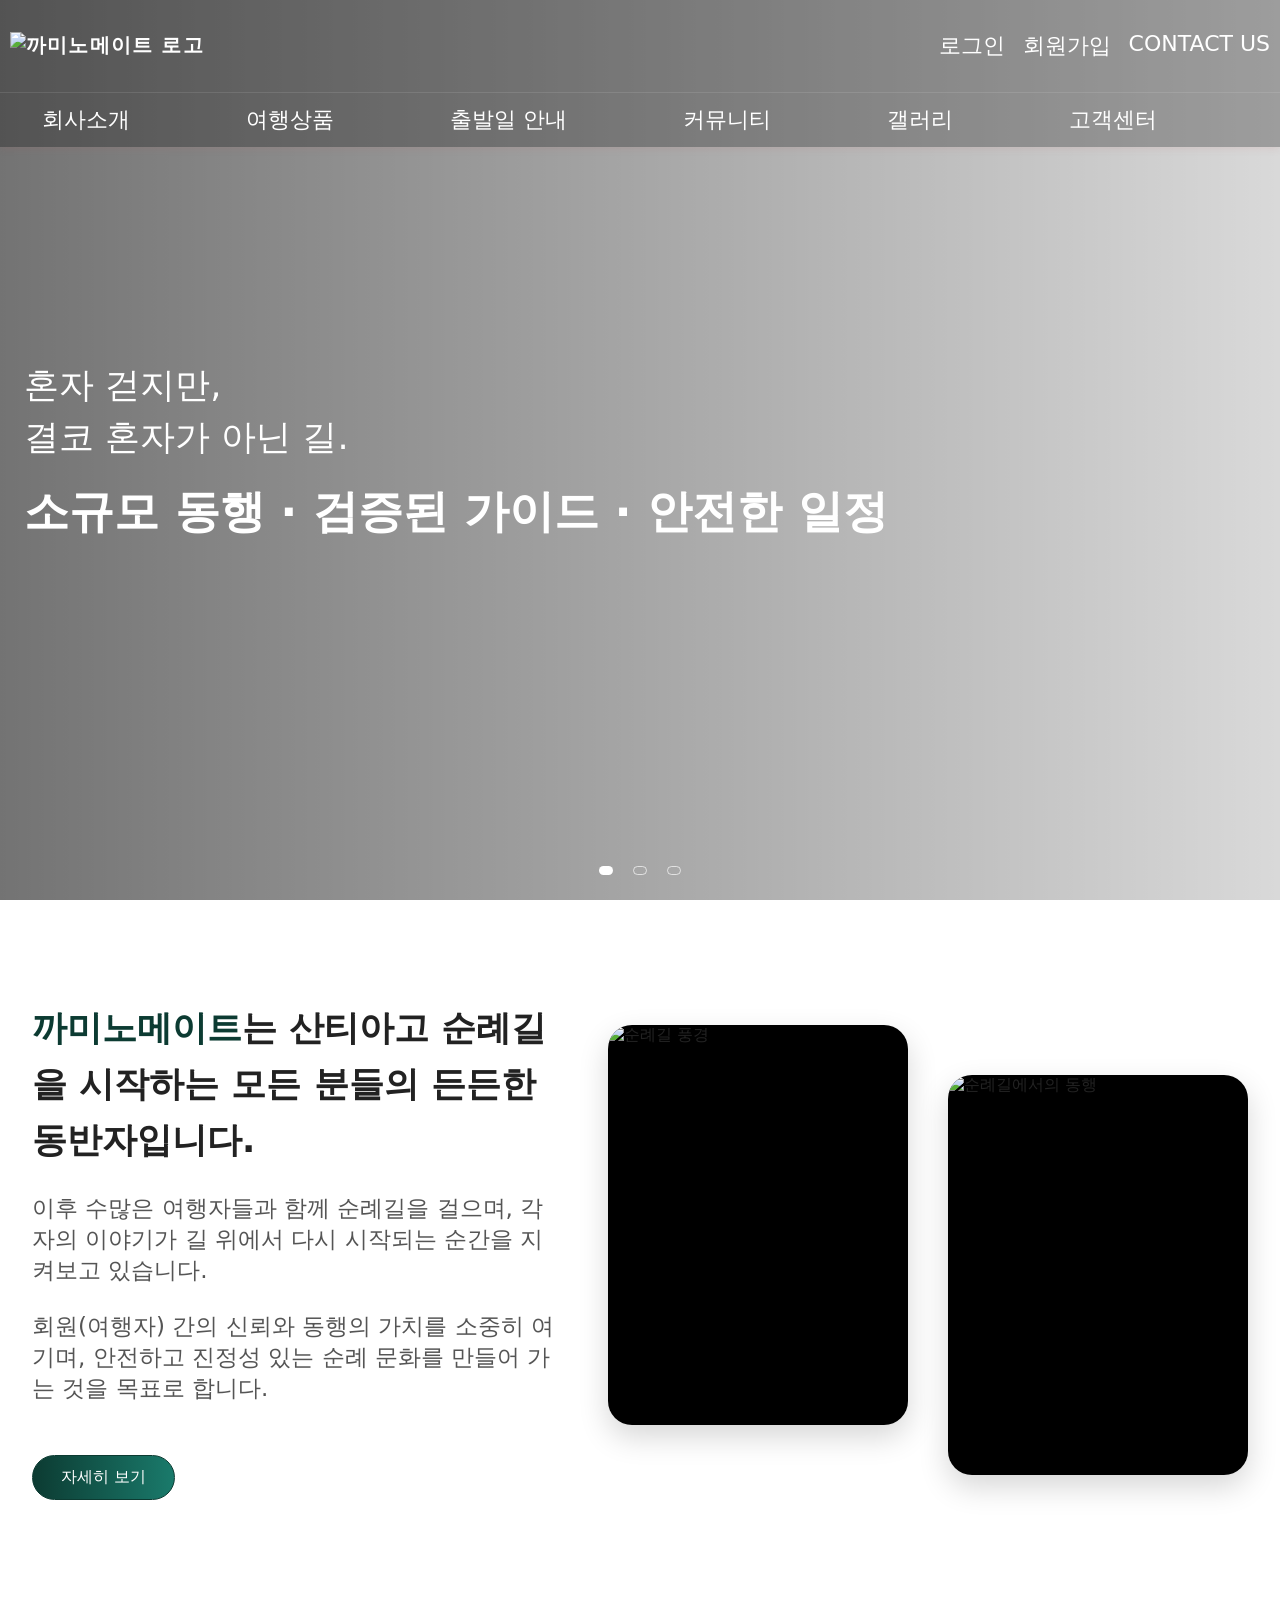
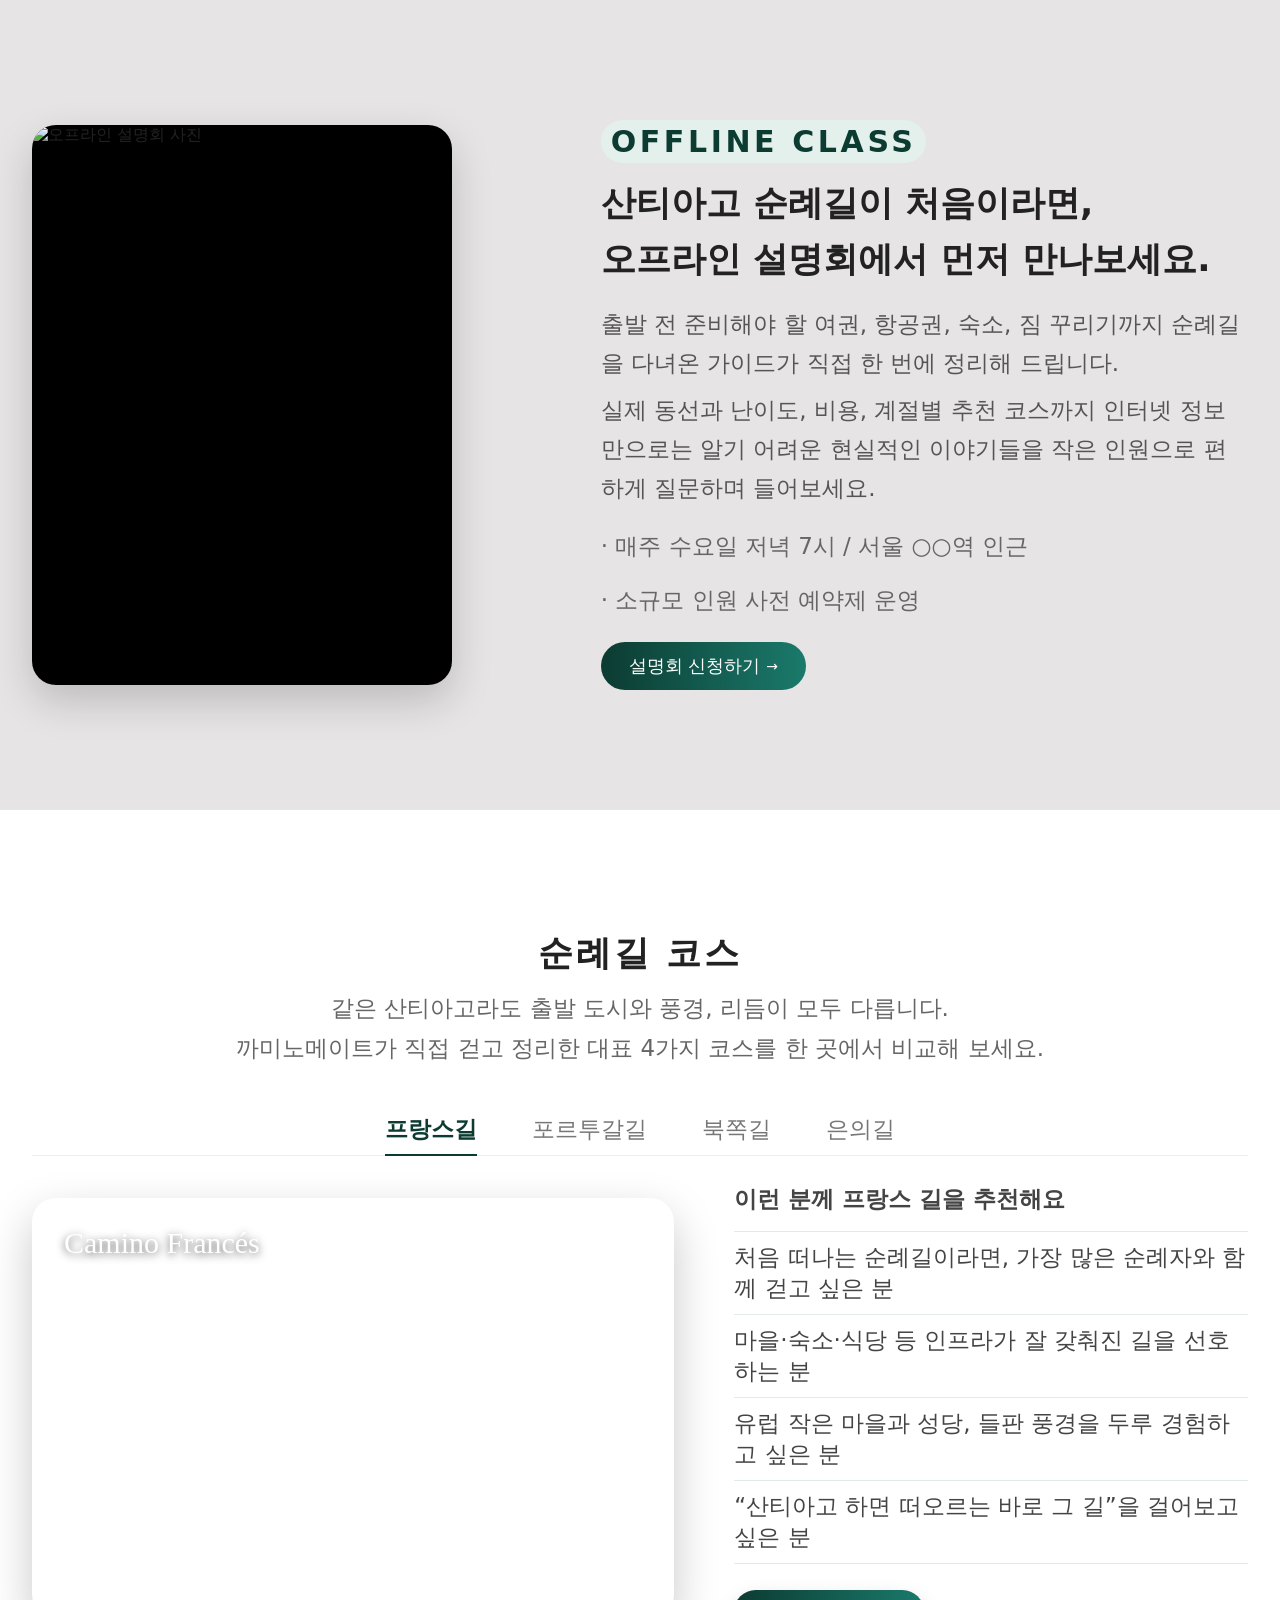
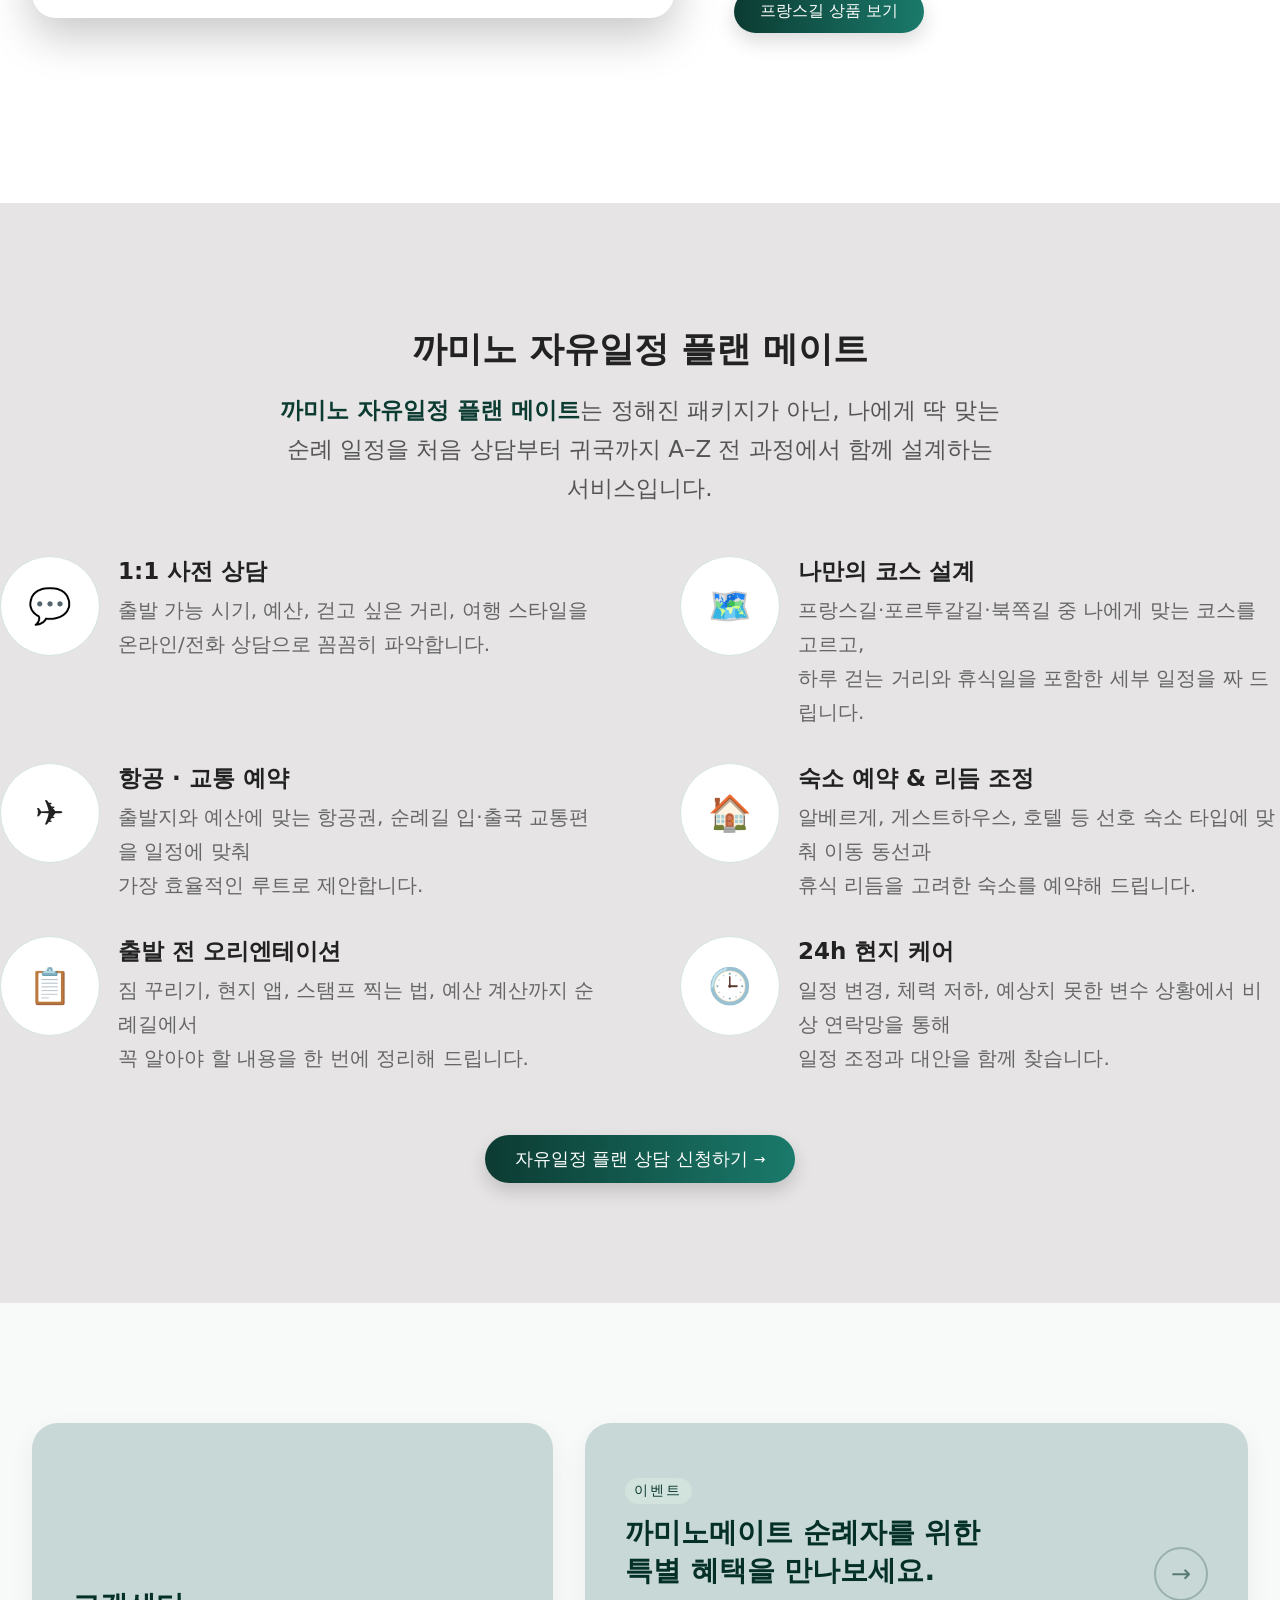
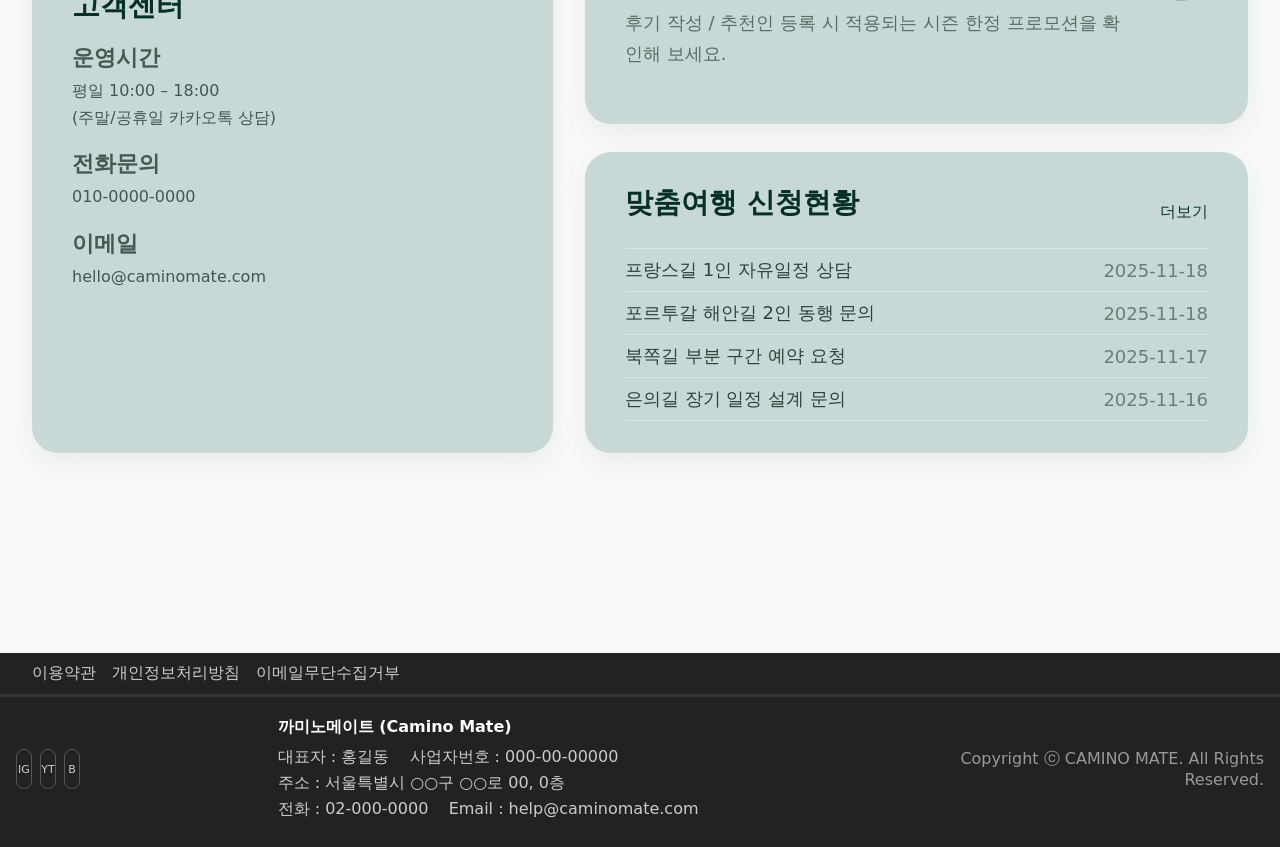
==== index.html @ eed93c48 "Add files via upload" ====
<!DOCTYPE html>
<html lang="ko">
<head>
  <meta charset="UTF-8" />
  <meta name="viewport" content="width=device-width, initial-scale=1.0" />
  <title>까미노메이트 - 산티아고 순례길 전문 여행사</title>

  <!-- 나중에 파비콘, OG 태그 등은 필요하면 추가 -->
  <link rel="stylesheet" href="style.css" />
</head>
<body>
<div id="wrap">
  <!-- HEADER -->
  <header id="header">
    <div class="h-top">
     <h1 class="logo">
  <a href="#">
    <img src="images/logo2.png" alt="까미노메이트 로고">
  </a>
</h1>


      
      <div class="header-right">
        <ul class="link-box">
          <li><a href="#">로그인</a></li>
          <li><a href="#">회원가입</a></li>
          <li><a href="#">CONTACT US</a></li>
        </ul>

       
        <button class="all-menu-btn" type="button">☰</button>
      </div>
    </div>

    <nav class="gnb">
      <ul class="gnb-list">
        <li class="gnb-item">
          <a href="#">회사소개</a>
          <ul class="sub-menu">
            <li><a href="#">대표 인사말</a></li>
            <li><a href="#">브랜드 스토리</a></li>
            <li><a href="#">가이드 소개</a></li>
            <li><a href="#">연혁</a></li>
          </ul>
        </li>
        <li class="gnb-item">
          <a href="#">여행상품</a>
          <ul class="sub-menu">
            <li><a href="#">산티아고 프랑스길</a></li>
            <li><a href="#">포르투갈길</a></li>
            <li><a href="#">1주일 단기 코스</a></li>
            <li><a href="#">맞춤 기획 여행</a></li>
          </ul>
        </li>
        <li class="gnb-item">
          <a href="#">출발일 안내</a>
          <ul class="sub-menu">
            <li><a href="#">전체 출발일</a></li>
            <li><a href="#">성수기 일정</a></li>
            <li><a href="#">소그룹 출발</a></li>
          </ul>
        </li>
        <li class="gnb-item">
          <a href="#">커뮤니티</a>
          <ul class="sub-menu">
            <li><a href="#">여행후기</a></li>
            <li><a href="#">Q&A</a></li>
            <li><a href="#">공지사항</a></li>
          </ul>
        </li>
        <li class="gnb-item">
          <a href="#">갤러리</a>
          <ul class="sub-menu">
            <li><a href="#">사진</a></li>
            <li><a href="#">영상</a></li>
          </ul>
        </li>
        <li class="gnb-item">
          <a href="#">고객센터</a>
          <ul class="sub-menu">
            <li><a href="#">자주 묻는 질문</a></li>
            <li><a href="#">1:1 문의</a></li>
          </ul>
        </li>
      </ul>
    </nav>
  </header>

  <!-- MAIN CONTENT -->
  <main id="content">

   <!-- 메인 비주얼 (슬라이드) -->
<section class="main-visual">
  <div class="slide-container">

    <!-- 슬라이드 1 -->
    <div class="slide active" style="background-image:url('images/slide3.png');">
      <div class="slide-text">
         <p>혼자 걷지만,</p>
        <p>결코 혼자가 아닌 길.</p>
        <div class="slide-strong">
          소규모 동행 · 검증된 가이드 · 안전한 일정
        </div>
      </div>
    </div>

    <!-- 슬라이드 2 -->
    <div class="slide" style="background-image:url('images/slide4.png');">
      <div class="slide-text">
        <p>혼자 떠나도,</p>
        <p>결코 혼자가 되지 않도록.</p>
        <div class="slide-strong">
          까미노메이트가 함께 걷습니다
        </div>
      </div>
    </div>

    <!-- 슬라이드 3 -->
    <div class="slide" style="background-image:url('images/slide5.png');">
      <div class="slide-text">
        <p>일상에서 한 걸음 물러나,</p>
        <p>온전히 나에게 집중하는 시간.</p>
        <div class="slide-strong">
          당신의 인생 여정을 지금 예약하세요.
        </div>
      </div>
    </div>

    <!-- 슬라이드 인디케이터 (아래 점) -->
    <div class="slide-dots">
      <button class="dot active" data-index="0"></button>
      <button class="dot" data-index="1"></button>
      <button class="dot" data-index="2"></button>
    </div>
  </div>
</section>


    <!-- 시도지부 소개 → 우리식으로 '코스 소개' 영역 -->
    <section class="section about-section">
  <div class="container">
    <ul class="about-list">
      <!-- 왼쪽 텍스트 영역 -->
      <li class="about-text">
        <strong>
          <span class="highlight">까미노메이트</span>는
          산티아고 순례길을 시작하는 모든 분들의
          든든한 동반자입니다.
        </strong>
        <p>
          이후 수많은 여행자들과 함께 순례길을 걸으며,  
          각자의 이야기가 길 위에서 다시 시작되는 순간을 지켜보고 있습니다.
        </p>
        <p class="mt-15">
          회원(여행자) 간의 신뢰와 동행의 가치를 소중히 여기며,  
          안전하고 진정성 있는 순례 문화를 만들어 가는 것을 목표로 합니다.
        </p>
        <a href="#" class="btn-more">자세히 보기</a>
      </li>

      <!-- 오른쪽 이미지 2장 영역 -->
      <li class="about-images">
        <div class="about-img about-img-1">
          <img src="images/about-1.png" alt="순례길 풍경" />
        </div>
        <div class="about-img about-img-2">
          <img src="images/about-2.png" alt="순례길에서의 동행" />
        </div>
      </li>
    </ul>
  </div>
</section>
<!-- 오프라인 설명회 섹션 -->
<section class="section offline-section">
  <div class="container">
    <ul class="offline-list">
      <!-- 왼쪽 이미지 -->
      <li class="offline-image">
        <div class="offline-img-card">
          <img src="images/about-3.png" alt="오프라인 설명회 사진">
        </div>
      </li>

      <!-- 오른쪽 텍스트 -->
      <li class="offline-text">
        <span class="offline-badge">OFFLINE CLASS</span>
        <h2 class="offline-title">
          산티아고 순례길이 처음이라면,<br>
          오프라인 설명회에서 먼저 만나보세요.
        </h2>
        <p class="offline-desc">
          출발 전 준비해야 할 여권, 항공권, 숙소, 짐 꾸리기까지  
          순례길을 다녀온 가이드가 직접 한 번에 정리해 드립니다.
        </p>
        <p class="offline-desc">
          실제 동선과 난이도, 비용, 계절별 추천 코스까지  
          인터넷 정보만으로는 알기 어려운 현실적인 이야기들을  
          작은 인원으로 편하게 질문하며 들어보세요.
        </p>

        <div class="offline-meta">
          <p>· 매주 수요일 저녁 7시 / 서울 ○○역 인근</p>
          <p>· 소규모 인원 사전 예약제 운영</p>
        </div>

        <a href="#" class="btn-apply">설명회 신청하기</a>
      </li>
    </ul>
  </div>
</section>

<!-- 순례길 코스 한눈에 보기 섹션 -->
<section class="section route-section">
  <div class="container">
    <!-- 섹션 제목 -->
    <div class="route-head">
      <h2 class="route-title">순례길 코스</h2>
      <p class="route-subtitle">
        같은 산티아고라도 출발 도시와 풍경, 리듬이 모두 다릅니다. <br>
        까미노메이트가 직접 걷고 정리한 대표 4가지 코스를 한 곳에서 비교해 보세요.
      </p>
    </div>

    <!-- 탭 -->
    <ul class="route-tabs">
      <li class="route-tab active" data-target="frances">프랑스길</li>
      <li class="route-tab" data-target="portuguese">포르투갈길</li>
      <li class="route-tab" data-target="norte">북쪽길</li>
      <li class="route-tab" data-target="via-plata">은의길</li>
    </ul>

    <!-- 콘텐츠 영역 -->
    <div class="route-content">

      <!-- 프랑스길 패널 -->
      <div class="route-panel active" data-target="frances">
        <!-- 왼쪽: 이미지 -->
        <div class="route-visual">
          <div class="route-main-img" style="background-image:url('images/f-main.png');">
            <div class="route-main-label">Camino Francés</div>
              
          </div>
        </div>

        <!-- 오른쪽: 텍스트 -->
        <div class="route-text">
          <h3 class="route-course-name">이런 분께 프랑스 길을 추천해요</h3>
          <ul class="route-feature-list">
            <li>처음 떠나는 순례길이라면, 가장 많은 순례자와 함께 걷고 싶은 분</li>
            <li>마을·숙소·식당 등 인프라가 잘 갖춰진 길을 선호하는 분</li>
            <li>유럽 작은 마을과 성당, 들판 풍경을 두루 경험하고 싶은 분</li>
            <li>“산티아고 하면 떠오르는 바로 그 길”을 걸어보고 싶은 분</li>
          </ul>
          <a href="#" class="route-cta">프랑스길 상품 보기</a>
        </div>
      </div>

      <!-- 포르투갈길 패널 -->
      <div class="route-panel" data-target="portuguese">
        <div class="route-visual">
          <div class="route-main-img" style="background-image:url('images/p-main.png');">
            <div class="route-main-label">Camino Portugués</div>

            <div class="route-thumb-row">
              <div class="route-thumb-card">
                
              </div>
            </div>
          </div>
        </div>

        <div class="route-text">
          <h3 class="route-course-name">이런 분께 포르투갈 길을 추천해요</h3>
          <ul class="route-feature-list">
            <li>리스본·포르투 등 도시 감성과 순례길을 함께 느끼고 싶은 분</li>
            <li>바닷길·내륙길 중 내 스타일에 맞는 루트를 고르고 싶은 분</li>
            <li>전체 거리는 부담스럽지만, 핵심 구간 위주로 걷고 싶은 분</li>
            <li>와인, 해산물 등 미식의 즐거움도 놓치고 싶지 않은 분</li>
          </ul>
          <a href="#" class="route-cta">포르투갈길 상품 보기</a>
        </div>
      </div>

      <!-- 북쪽길 패널 -->
      <div class="route-panel" data-target="norte">
        <div class="route-visual">
          <div class="route-main-img" style="background-image:url('images/m-main.png');">
            <div class="route-main-label">Camino del Norte</div>

            <div class="route-thumb-row">
              <div class="route-thumb-card">
                
              </div>
            </div>
          </div>
        </div>

        <div class="route-text">
          <h3 class="route-course-name">이런 분께 북쪽 길을 추천해요</h3>
          <ul class="route-feature-list">
            <li>사람이 붐비지 않는, 비교적 한적한 루트를 찾는 분</li>
            <li>바다·절벽·초원이 이어지는 다이내믹한 풍경을 좋아하는 분</li>
            <li>조금은 도전적인 고도 변화도 괜찮다고 느끼는 분</li>
            <li>“조금 더 야성적인 순례길”을 경험해 보고 싶은 분</li>
          </ul>
          <a href="#" class="route-cta">북쪽길 상품 보기</a>
        </div>
      </div>

      <!-- 은의길 패널 -->
      <div class="route-panel" data-target="via-plata">
        <div class="route-visual">
          <div class="route-main-img" style="background-image:url('images/e-main.png');">
            <div class="route-main-label">Vía de la Plata</div>

            <div class="route-thumb-row">
              <div class="route-thumb-card">
                
              </div>
            </div>
          </div>
        </div>

        <div class="route-text">
          <h3 class="route-course-name">이런 분께 은의 길을 추천해요</h3>
          <ul class="route-feature-list">
            <li>조용하게 나만의 속도로 걷는 깊이 있는 순례를 꿈꾸는 분</li>
            <li>세비야를 시작으로 다양한 기후와 풍경을 경험해 보고 싶은 분</li>
            <li>역사와 이야기가 담긴 오래된 길에 끌리는 분</li>
            <li>여유 있게 긴 일정으로 길 위의 시간을 보내고 싶은 분</li>
          </ul>
          <a href="#" class="route-cta">은의길 상품 보기</a>
        </div>
      </div>

    </div>
  </div>
</section>

<!-- 까미노 자유일정 플랜 메이트 섹션 -->
<section class="section service-section">
  <div class="container">

    <div class="service-head">
      <h2 class="service-title">
        까미노 자유일정 플랜 메이트
      </h2>
      <p class="service-subtitle">
        <strong>까미노 자유일정 플랜 메이트</strong>는  
        정해진 패키지가 아닌, 나에게 딱 맞는 순례 일정을  
        처음 상담부터 귀국까지 A–Z 전 과정에서 함께 설계하는 서비스입니다.
      </p>
    </div>

    <ul class="service-grid">
      <!-- 1:1 사전 상담 -->
      <li class="service-item">
        <div class="service-icon">
          <!-- 아이콘 이미지를 쓰고 싶으면 아래 img src만 바꿔서 사용 -->
          <!-- <img src="images/icon-consult.svg" alt="사전 상담 아이콘"> -->
          <span class="service-icon-symbol">💬</span>
        </div>
        <div class="service-text">
          <h3>1:1 사전 상담</h3>
          <p>
            출발 가능 시기, 예산, 걷고 싶은 거리, 여행 스타일을<br>  
            온라인/전화 상담으로 꼼꼼히 파악합니다.
          </p>
        </div>
      </li>

      <!-- 나만의 코스 설계 -->
      <li class="service-item">
        <div class="service-icon">
          <!-- <img src="images/icon-plan.svg" alt="코스 설계 아이콘"> -->
          <span class="service-icon-symbol">🗺️</span>
        </div>
        <div class="service-text">
          <h3>나만의 코스 설계</h3>
          <p>
            프랑스길·포르투갈길·북쪽길 중 나에게 맞는 코스를 고르고,  <br>
            하루 걷는 거리와 휴식일을 포함한 세부 일정을 짜 드립니다.
          </p>
        </div>
      </li>

      <!-- 항공/교통 예약 -->
      <li class="service-item">
        <div class="service-icon">
          <!-- <img src="images/icon-flight.svg" alt="항공/교통 아이콘"> -->
          <span class="service-icon-symbol">✈️</span>
        </div>
        <div class="service-text">
          <h3>항공 · 교통 예약</h3>
          <p>
            출발지와 예산에 맞는 항공권, 순례길 입·출국 교통편을  
            일정에 맞춰 <br> 가장 효율적인 루트로 제안합니다.
          </p>
        </div>
      </li>

      <!-- 숙소 예약 -->
      <li class="service-item">
        <div class="service-icon">
          <!-- <img src="images/icon-hotel.svg" alt="숙소 아이콘"> -->
          <span class="service-icon-symbol">🏠</span>
        </div>
        <div class="service-text">
          <h3>숙소 예약 & 리듬 조정</h3>
          <p>
            알베르게, 게스트하우스, 호텔 등 선호 숙소 타입에 맞춰  
            이동 동선과<br> 휴식 리듬을 고려한 숙소를 예약해 드립니다.
          </p>
        </div>
      </li>

      <!-- 출발 전 오리엔테이션 -->
      <li class="service-item">
        <div class="service-icon">
          <!-- <img src="images/icon-briefing.svg" alt="오리엔테이션 아이콘"> -->
          <span class="service-icon-symbol">📋</span>
        </div>
        <div class="service-text">
          <h3>출발 전 오리엔테이션</h3>
          <p>
            짐 꾸리기, 현지 앱, 스탬프 찍는 법, 예산 계산까지  
            순례길에서<br> 꼭 알아야 할 내용을 한 번에 정리해 드립니다.
          </p>
        </div>
      </li>

      <!-- 24h 현지 케어 -->
      <li class="service-item">
        <div class="service-icon">
          <!-- <img src="images/icon-support.svg" alt="24h 케어 아이콘"> -->
          <span class="service-icon-symbol">🕒</span>
        </div>
        <div class="service-text">
          <h3>24h 현지 케어</h3>
          <p>
            일정 변경, 체력 저하, 예상치 못한 변수 상황에서  
            비상 연락망을 통해<br> 일정 조정과 대안을 함께 찾습니다.
          </p>
        </div>
      </li>
    </ul>
    <div class="service-cta-wrap">
      <a href="#" class="btn-apply">자유일정 플랜 상담 신청하기</a>
    </div>
  </div>
</section>

 <!-- 맨 아래 고객센터 · 이벤트 · 맞춤여행 신청현황 섹션 -->
<section class="section bottom-info-section">
  <div class="container">
    <div class="bottom-grid">

      <!-- 왼쪽 : 고객센터 카드 -->
      <div class="bottom-card bottom-card-center">
        <h3 class="bottom-card-title">고객센터</h3>

        <div class="bottom-card-block">
          <span class="bottom-label">운영시간</span>
          <p class="bottom-text">
            평일 10:00 – 18:00<br>
            (주말/공휴일 카카오톡 상담)
          </p>
        </div>

        <div class="bottom-card-block">
          <span class="bottom-label">전화문의</span>
          <p class="bottom-text">
            010-0000-0000
          </p>
        </div>

        <div class="bottom-card-block">
          <span class="bottom-label">이메일</span>
          <p class="bottom-text">
            hello@caminomate.com
          </p>
        </div>
      </div>

      <!-- 오른쪽 상단 : 이벤트 카드 -->
      <div class="bottom-card bottom-card-event">
        <div class="bottom-event-inner">
          <div>
            <span class="bottom-chip">이벤트</span>
            <h3 class="bottom-card-title">
              까미노메이트 순례자를 위한<br>
              특별 혜택을 만나보세요.
            </h3>
            <p class="bottom-text small">
              후기 작성 / 추천인 등록 시 적용되는  
              시즌 한정 프로모션을 확인해 보세요.
            </p>
          </div>
          <div class="bottom-event-arrow">
            →
          </div>
        </div>
      </div>

      <!-- 오른쪽 하단 : 맞춤여행 신청현황 카드 -->
      <div class="bottom-card bottom-card-status">
        <div class="bottom-status-head">
          <h3 class="bottom-card-title">맞춤여행 신청현황</h3>
          <a href="#" class="bottom-more">더보기</a>
        </div>

        <ul class="bottom-status-list">
          <li>
            <span class="bottom-status-title">프랑스길 1인 자유일정 상담</span>
            <span class="bottom-status-date">2025-11-18</span>
          </li>
          <li>
            <span class="bottom-status-title">포르투갈 해안길 2인 동행 문의</span>
            <span class="bottom-status-date">2025-11-18</span>
          </li>
          <li>
            <span class="bottom-status-title">북쪽길 부분 구간 예약 요청</span>
            <span class="bottom-status-date">2025-11-17</span>
          </li>
          <li>
            <span class="bottom-status-title">은의길 장기 일정 설계 문의</span>
            <span class="bottom-status-date">2025-11-16</span>
          </li>
        </ul>
      </div>

    </div>
  </div>
</section>
   
    <!-- FOOTER -->
  <footer id="footer">
    <div class="footer-top">
      <div class="container">
        <ul class="footer-links">
          <li><a href="#">이용약관</a></li>
          <li><a href="#">개인정보처리방침</a></li>
          <li><a href="#">이메일무단수집거부</a></li>
        </ul>
      </div>
    </div>

    <div class="footer-bottom">
      <div class="container footer-inner">
        <div class="footer-left">
          <ul class="sns-list">
            <li><a href="#" aria-label="Instagram">IG</a></li>
            <li><a href="#" aria-label="YouTube">YT</a></li>
            <li><a href="#" aria-label="Blog">B</a></li>
          </ul>
        </div>

        <div class="footer-center">
          <strong>까미노메이트 (Camino Mate)</strong>
          <p>
            대표자 : 홍길동  &nbsp;&nbsp;  사업자번호 : 000-00-00000<br/>
            주소 : 서울특별시 ○○구 ○○로 00, 0층<br/>
            전화 : 02-000-0000  &nbsp;&nbsp;  Email : help@caminomate.com
          </p>
        </div>

        <div class="footer-right">
          <p class="copy">
            Copyright ⓒ CAMINO MATE. All Rights Reserved.
          </p>
        </div>
      </div>
    </div>
  </footer>
</div>

<script src="script.js"></script>
</body>
</html>
---- style.css ----
* {
  box-sizing: border-box;
}

body {
  margin: 0;
  font-family: "Noto Sans KR", system-ui, -apple-system, BlinkMacSystemFont,
    "Segoe UI", sans-serif;
  color: #222;
}

a {
  text-decoration: none;
  color: inherit;
}

img {
  max-width: 100%;
  display: block;
}

/* 공통 레이아웃 */

#wrap {
  min-height: 100vh;
  display: flex;
  flex-direction: column;
}

.container {
  width: 100%;
  max-width: 1600px;
  margin: 0 auto;
  padding: 0 16px;
}

/* HEADER */

/* 메인 배너 위에 겹쳐지는 헤더 */
/* 메인 배너 위에 살짝 어두운 반투명 헤더 */
#header {
  position: absolute;
  top: 0;
  left: 0;
  width: 100%;
  z-index: 100;
  background: rgba(0, 0, 0, 0.28);  /* 살짝 회색/어두운 반투명 */
  box-shadow: 0 1px 8px rgba(180, 86, 86, 0.15);
}

.h-top {
  display: flex;
  align-items: center;
  justify-content: space-between;
  padding: 11px 10px;
}

.logo a {
  font-weight: 800;
  font-size: 20px;
  letter-spacing: 0.06em;
  color: #0c3b32;
}

.header-right {
  display: flex;
  align-items: center;
  gap: 16px;
}

.link-box {
  list-style: none;
  display: flex;
  gap: 18px;
  padding: 0;
  margin: 0;
  font-size: 22px;
}

.link-box a {
  color: #555;
}

.link-box a:hover {
  color: #0c3b32;
  font-weight: 500;
}
.all-menu-btn {
  border: none;
  background: #0c3b32;
  color: #fff;
  border-radius: 4px;
  padding: 6px 10px;
  cursor: pointer;
  font-size: 16px;
  display: none; /* 데스크탑 기준 숨김 */
}

/* GNB */

.gnb {
  border-top: 1px solid #eee;
}

.gnb-list {
  display: flex;
  list-style: none;
  padding: 0 24px;
  margin: 0;
  gap: 80px;                /* 메뉴 사이 간격 (원하면 숫자 조절) */
}

.gnb-item {
  position: relative;
}

.gnb-item > a {
  display: block;
  padding: 12px 18px;
  font-size: 22px;
  color: #333;
  font-weight: 500;
}

.gnb-item > a:hover {
  color: #0c3b32;
}

.sub-menu {
  position: absolute;
  left: 0;
  top: 100%;
  background: #fff;
  min-width: 180px;
  list-style: none;
  padding: 8px 0;
  margin: 0;
  box-shadow: 0 6px 18px rgba(0,0,0,0.12);
  display: none;
  z-index: 90;
}

.gnb-item:hover .sub-menu {
  display: block;
}

.sub-menu li a {
  display: block;
  padding: 8px 14px;
  font-size: 20px;
  color: #444;
}

.sub-menu li a:hover {
  background: #f5f5f5;
}

/* MAIN VISUAL (슬라이드) */

.main-visual {
  position: relative;
  width: 100%;
  height: 420px;  /* 모바일/기본 높이 조정 */
  overflow: hidden;
}

.main-visual {
  position: relative;
  width: 100%;
  height: 100vh;      /* 화면 높이 100% */
  min-height: 480px;  /* 너무 작아지는 거 방지용 */
  max-height: 1200px;  /* 27인치 이상 모니터에서 너무 길어지는 것 방지 (선택) */
  overflow: hidden;
}


.slide-container {
  position: relative;
  width: 100%;
  height: 100%;
}

.slide {
  position: absolute;
  inset: 0;
  background-size: cover;
  background-position: center center;
  opacity: 0;
  transform: scale(1.05);
  transition: opacity 0.8s ease, transform 6s linear;
}

.slide.active {
  opacity: 1;
  transform: scale(1);
}

.slide::before {
  content: "";
  position: absolute;
  inset: 0;
  background: linear-gradient(to right, rgba(0,0,0,0.55), rgba(0,0,0,0.15));
}

.slide-text {
  position: relative;
  z-index: 2;
  height: 100%;
  display: flex;
  flex-direction: column;
  justify-content: center;
  color: #fff;
  max-width: 1800px;
  margin: 0 auto;
  padding: 0 24px;
}

.slide-text p {
  margin: 0;
  font-size: 35px;
  line-height: 1.5;
}

.slide-strong {
  margin-top: 18px;
  font-size: 45px;
  font-weight: 700;
}

.slide-dots {
  position: absolute;
  bottom: 25px;
  left: 50%;
  transform: translateX(-50%);
  display: flex;
  gap: 20px;
  z-index: 3;
}

.dot {
  width: 9px;
  height: 9px;
  border-radius: 999px;
  border: 1px solid #ffffffaa;
  background: transparent;
  cursor: pointer;
}

.dot.active {
  background: #ffffff;
}

/* ABOUT SECTION */

.section {
  padding: 120px 0;
}

.about-section {
  background: #ffffff;
}

.about-list {
  list-style: none;
  padding: 0;
  margin: 0;
  display: grid;
  grid-template-columns: 1.2fr 1fr;
  gap: 40px;
  align-items: center;
}

.about-text strong {
  font-size: 22px;
  line-height: 1.6;
}

.highlight {
  color: #0c3b32;
  font-weight: 700;
}

.about-text p {
  font-size: 15px;
  color: #555;
  margin-top: 14px;
}

.mt-15 {
  margin-top: 15px;
}

.btn-more {
  margin-top: 24px;
  display: inline-block;
  padding: 10px 22px;
  border-radius: 999px;
  border: 1px solid #0c3b32;
  color: #0c3b32;
  font-size: 14px;
}

.btn-more:hover {
  background: #0c3b32;
  color: #fff;
}

.about-image img {
  border-radius: 12px;
  box-shadow: 0 10px 20px rgba(0,0,0,0.12);
}

/* FOOTER */

#footer {
  margin-top: auto;
  background: #222;
  color: #ccc;
  font-size: 16px;
}

.footer-top {
  border-bottom: 3px solid #333;
}

.footer-links {
  list-style: none;
  padding: 10px 16px;
  margin: 0;
  display: flex;
  gap: 16px;
  font-size: 16px;
}

.footer-links a {
  color: #ccc;
}

.footer-links a:hover {
  color: #fff;
}

.footer-bottom {
  padding: 20px 0 26px;
}

.footer-inner {
  display: grid;
  grid-template-columns: 0.8fr 2fr 1.2fr;
  gap: 20px;
  align-items: center;
}

.sns-list {
  list-style: none;
  padding: 0;
  margin: 0;
  display: flex;
  gap: 8px;
}

.sns-list a {
  width: 16px;
  height: 40px;
  border-radius: 999px;
  border: 1px solid #555;
  display: flex;
  align-items: center;
  justify-content: center;
  font-size: 11px;
  color: #ccc;
}

.footer-center strong {
  display: block;
  margin-bottom: 6px;
  color: #fff;
}

.footer-center p {
  margin: 0;
  line-height: 1.6;
}

.copy {
  text-align: right;
  color: #999;
}

/* 배너 위에 올렸을 때 헤더 텍스트 색상 */
#header .logo a,
#header .center-logo-text,
#header .link-box a,
#header .gnb-item > a,
#header .language > a {
  color: #ffffff;
}

/* 상단 메뉴 구분선 살짝 보이게 */
.gnb {
  border-top: 1px solid rgba(255,255,255,0.1);
}

/* 언어 선택 드롭다운은 흰 배경 유지 */
.language-list {
  background: #ffffff;
}
.language-list li a {
  color: #333;
}
/* === 회사 소개 섹션 (메인 배너 아래) 재정의 === */

.about-section {
  background: #ffffff;
}

.about-list {
  list-style: none;
  padding: 0;
  margin: 0;
  display: grid;
  grid-template-columns: 1.3fr 1fr; /* 왼쪽 글, 오른쪽 이미지 */
  gap: 50px;
  align-items: center;
}

/* 왼쪽 텍스트 스타일 */
.about-text strong {
  display: block;
  font-size: 35px;
  line-height: 1.6;
}

.about-text p {
  font-size: 23px;
  color: #555;
  margin-top: 25px;
}

.about-text .mt-15 {
  margin-top: 25px;
}

.about-text .btn-more {
  margin-top: 28px;
  display: inline-block;
  padding: 11px 28px;
  border-radius: 999px;
  background: linear-gradient(90deg, #0c3b32, #1a7a6b);
  color: #fff;
  font-size: 16px;
}

.about-text .btn-more:hover {
  opacity: 0.9;
}

/* 오른쪽 사진 2장 레이아웃 */
.about-images {
  display: flex;
  justify-content: flex-end;
  align-items: flex-start;
  gap: 40px;
}

/* 카드 하나(사진 박스) */
.about-img {
  position: relative;
  width: 300px;           /* 카드 너비 */
  aspect-ratio: 3 / 4;    /* 세로로 긴 비율 유지 (지원 안 되면 아래 height 버전 참고) */
  border-radius: 24px;    /* 모서리를 크게 둥글게 */
  overflow: hidden;       /* 안쪽 이미지도 같이 잘리게 */
  box-shadow: 0 12px 30px rgba(0,0,0,0.16);
  background: #000;       /* 혹시 이미지가 느리게 로딩될 때 빈 부분 안 보이게 */
}

/* 두 번째 이미지를 살짝 아래로 내려서 계단처럼 */
.about-img-2 {
  margin-top: 50px;
}

/* 이미지가 카드 전체를 꽉 채우도록 */
.about-img img {
  width: 100%;
  height: 100%;
  object-fit: cover;      /* 비율 맞게 잘라서 꽉 채우기 */
  display: block;
}

/* 회사 소개 섹션만 여백 더 크게 */
.section.about-section {
  padding: 100px 0;   /* 위아래 120px */
}
/* 회사 소개 섹션만 좌우 폭 더 넓게 */
.about-section .container {
  max-width: 1600px;   /* 1180 → 1400 정도로 넓게 */
  padding: 0 32px;     /* 좌우 여백도 살짝 넓혀주기 (원래 16px) */
}

/* === 오프라인 설명회 섹션 === */

.offline-section {
  background: #e6e4e4;
}

.offline-section .container {
  max-width: 1600px;     /* 회사소개와 비슷하게 넓게 */
  padding: 0 32px;
}

.offline-list {
  list-style: none;
  padding: 0;
  margin: 0;
  display: grid;
  grid-template-columns: 1.1fr 1.4fr;   /* 왼쪽 이미지 / 오른쪽 텍스트 */
  gap: 60px;
  align-items: center;
}

/* 왼쪽 이미지 카드 */
.offline-img-card {
  width: 100%;
  max-width: 420px;
  aspect-ratio: 3 / 4;
  border-radius: 24px;
  overflow: hidden;
  box-shadow: 0 16px 40px rgba(0,0,0,0.18);
  background: #000;
}

.offline-img-card img {
  width: 100%;
  height: 100%;
  object-fit: cover;
  display: block;
}

/* 오른쪽 텍스트 */
.offline-text {
  font-size: 23px;
  color: #555;
}

.offline-badge {
  display: inline-block;
  font-size: 30px;
  letter-spacing: 0.12em;
  font-weight: 600;
  color: #0c3b32;
  padding: 4px 10px;
  border-radius: 999px;
  background: #e3f0ec;
  margin-bottom: 12px;
}

.offline-title {
  font-size: 35px;
  line-height: 1.6;
  margin: 0 0 18px;
  color: #222;
}

.offline-desc {
  margin: 8px 0;
  line-height: 1.7;
}

.offline-meta {
  margin: 18px 0 26px;
  font-size: 23px;
  color: #666;
}

/* 신청하기 버튼 */
.btn-apply {
  display: inline-flex;
  align-items: center;
  justify-content: center;
  gap: 6px;
  padding: 12px 28px;
  border-radius: 999px;
  background: linear-gradient(90deg, #0c3b32, #1a7a6b);
  color: #fff;
  font-size: 18px;
  font-weight: 500;
}

.btn-apply::after {
  content: "→";
  font-size: 14px;
}

.btn-apply:hover {
  opacity: 0.9;
}


/* ===== 순례길 코스 섹션 ===== */

.route-section {
  background: #ffffff;
}

.route-section .container {
  max-width: 1600px;
  padding: 0 32px 200px;
}

.route-head {
  text-align: center;
  margin-bottom: 36px;
}

.route-title {
  font-size: 35px;
  letter-spacing: 0.08em;
  margin: 0 0 12px;
}

.route-subtitle {
  margin: 0;
  font-size: 23px;
  color: #666;
  line-height: 1.7;
}

/* 탭 */
.route-tabs {
  display: flex;
  justify-content: center;
  gap: 55px;
  list-style: none;
  padding: 0;
  margin: 24px 0 28px;
  border-bottom: 1px solid #eee;
}

.route-tab {
  padding: 10px 0;
  font-size: 23px;
  cursor: pointer;
  position: relative;
  color: #777;
}

.route-tab.active {
  color: #0c3b32;
  font-weight: 600;
}

.route-tab.active::after {
  content: "";
  position: absolute;
  left: 0;
  bottom: -1px;
  width: 100%;
  height: 2px;
  background: #0c3b32;   /* 브랜드 그린 */
}


/* 패널 레이아웃 */
.route-content {
  margin-top: 10px;
  margin-bottom: -150px;
}

.route-panel {
  display: none;
  grid-template-columns: minmax(0, 1.25fr) minmax(0, 1fr);
  gap: 60px;
  align-items: center;
}

.route-panel.active {
  display: grid;
}

/* 왼쪽 비주얼 */
.route-visual {
  width: 100%;
}

.route-main-img {
  position: relative;
  border-radius: 24px;
  overflow: hidden;
  min-height: 420px;
  background-size: cover;
  background-position: center center;
  box-shadow: 0 18px 45px rgba(0,0,0,0.22);
}

.route-main-label {
  position: absolute;
  top: 28px;
  left: 32px;
  font-family: "Georgia", "Times New Roman", serif;
  font-size: 30px;
  color: #fff;
  text-shadow: 0 2px 8px rgba(0,0,0,0.7);
}


/* 오른쪽 설명 */
.route-text {
  font-size: 23px;
  color: #444;
}

.route-course-name {
  font-size: 23px;
  margin: 0 0 16px;
  font-weight: 600;
}

.route-feature-list {
  list-style: none;
  padding: 0;
  margin: 0 0 26px;
  border-top: 1px solid #e1ebe7;
}

.route-feature-list li {
  padding: 10px 0;
  border-bottom: 1px solid #e1ebe7;
}


/* CTA 버튼 */
.route-cta {
  display: inline-flex;
  align-items: center;
  justify-content: center;
  padding: 11px 26px;
  border-radius: 999px;
  background: linear-gradient(90deg, #0c3b32, #1a7a6b);
  color: #fff;
  font-size: 16px;
  font-weight: 500;
  box-shadow: 0 8px 20px rgba(0,0,0,0.15);
}

/* 텍스트도 우리식으로 */

.route-cta:hover {
  opacity: 0.92;
}


/* ===== 자유일정 플랜 메이트 섹션 ===== */

.service-section {
  background: #e6e4e4;
}
.service-section .container {
  max-width: 1600px;
  padding: 0 0px 0px;
}

.service-head {
  max-width: 720px;
  margin: 0 auto 48px;
  text-align: center;
}

.service-title {
  font-size: 35px;
  line-height: 1.5;
  margin: 0 0 16px;
}

.service-subtitle {
  margin: 0;
  font-size: 23px;
  color: #555;
  line-height: 1.7;
}

.service-subtitle strong {
  color: #0c3b32;
  font-weight: 700;
}

/* 2열 그리드 */
.service-grid {
  list-style: none;
  padding: 0;
  margin: 0;
  display: grid;
  grid-template-columns: repeat(2, minmax(0, 1fr));
  gap: 34px 80px; /* row / column */
}

/* 각 항목 */
.service-item {
  display: flex;
  align-items: flex-start;
  gap: 18px;
}

/* 아이콘 동그라미 */
.service-icon {
  flex-shrink: 0;
  width: 100px;
  height: 100px;
  border-radius: 999px;
  border: 1px solid #d4e4dd;
  display: flex;
  align-items: center;
  justify-content: center;
  background: #fff;
}

.service-icon img {
  width: 35px;
  height: 35px;
  object-fit: contain;
}

/* 이모지 쓸 때 */
.service-icon-symbol {
  font-size: 35px;
}

/* 텍스트 */
.service-text h3 {
  margin: 0 0 6px;
  font-size: 23px;
  color: #222;
}

.service-text p {
  margin: 0;
  font-size: 20px;
  color: #666;
  line-height: 1.7;
}

/* 하단 CTA 버튼 (옵션) */
.service-cta-wrap {
  margin-top: 60px;
  text-align: center;
}

.service-cta-wrap .btn-apply {
  display: inline-flex;
  align-items: center;
  justify-content: center;
  padding: 12px 30px;
  border-radius: 999px;
  background: linear-gradient(90deg, #0c3b32, #1a7a6b);
  color: #fff;
  font-size: 16x;
  font-weight: 500;
  box-shadow: 0 8px 18px rgba(0,0,0,0.16);
}

.service-cta-wrap .btn-apply:hover {
  opacity: 0.92;
}

/* ===== 맨 아래 정보 섹션 (고객센터 / 이벤트 / 신청현황) ===== */

.bottom-info-section {
  background: #f7faf9;
}

.bottom-info-section .container {
  max-width: 1600px;
  padding: 0 32px 80px;
}

/* 그리드 레이아웃 : 왼쪽 1, 오른쪽 위/아래 2개 */
.bottom-grid {
  display: grid;
  grid-template-columns: minmax(0, 1.1fr) minmax(0, 1.4fr);
  grid-template-rows: repeat(2, minmax(0, 1fr));
  gap: 28px 32px;
}

/* 공통 카드 스타일 */
.bottom-card {
  background: #c8d8d6;             /* 연한 그린/민트 톤 */
  border-radius: 26px;
  padding: 32px 40px;
  box-shadow: 0 10px 28px rgba(0,0,0,0.06);
  color: #1f2b27;
}

.bottom-card-title {
  margin: 0 0 18px;
  font-size: 28px;
  font-weight: 700;
  color: #043028;                  /* 브랜드 딥그린 */
}

/* 왼쪽 카드는 세로로 길게 2행 차지 + 내용 가운데 정렬 */
.bottom-card-center {
  grid-row: 1 / span 2;
  display: flex;              /* 이 카드만 flex 컨테이너로 */
  flex-direction: column;     /* 위에서 아래로 쌓이게 */
  justify-content: center;    /* 세로 가운데 정렬 */
}


/* 고객센터 카드 내부 텍스트 */
.bottom-card-block + .bottom-card-block {
  margin-top: 18px;
}

.bottom-label {
  display: inline-block;
  font-size: 22px;
  font-weight: 600;
  color: #475853;
  margin-bottom: 4px;
}

.bottom-text {
  margin: 0;
  font-size: 16px;
  color: #445651;
  line-height: 1.7;
}

.bottom-text.small {
  font-size: 18px;
  color: #5b6b66;
}

/* 이벤트 카드 */
.bottom-card-event {
  display: flex;
}

.bottom-event-inner {
  display: flex;
  justify-content: space-between;
  align-items: center;
  width: 100%;
  gap: 24px;
}

.bottom-chip {
  display: inline-block;
  font-size: 14px;
  letter-spacing: 0.16em;
  padding: 4px 9px;
  border-radius: 999px;
  background: #d1e3dc;
  color: #0c3b32;
  margin-bottom: 10px;
}

.bottom-event-arrow {
  flex-shrink: 0;
  width: 54px;
  height: 54px;
  border-radius: 999px;
  border: 2px solid rgba(12,59,50,0.25);
  display: flex;
  align-items: center;
  justify-content: center;
  font-size: 24px;
  color: rgba(12,59,50,0.6);
}

/* 신청현황 카드 */
.bottom-card-status {
  display: flex;
  flex-direction: column;
}

.bottom-status-head {
  display: flex;
  justify-content: space-between;
  align-items: center;
  margin-bottom: 8px;
}

.bottom-more {
  font-size: 16px;
  color: #0c3b32;
  text-decoration: none;
}

.bottom-more:hover {
  text-decoration: underline;
}

.bottom-status-list {
  list-style: none;
  padding: 0;
  margin: 0;
  border-top: 1px solid #d7e6df;
  font-size: 18px;
}

.bottom-status-list li {
  display: flex;
  justify-content: space-between;
  align-items: center;
  padding: 9px 0;
  border-bottom: 1px solid #d7e6df;
}

.bottom-status-title {
  color: #30413c;
}

.bottom-status-date {
  color: #6e7c77;
  margin-left: 20px;
  white-space: nowrap;
}
/* =========================
   모바일 레이아웃 (<= 768px)
   PC 버전은 그대로 두고,
   여기 안에서만 모바일 전용으로 조절
========================= */
@media (max-width: 768px) {

  /* 전체 섹션 여백 & 컨테이너 기본 패딩 */
  .section {
    padding: 80px 0;
  }

  .container {
    padding: 0 20px;
  }

  /* ===== HEADER ===== */

  .h-top {
    padding: 10px 12px;
  }

  /* 상단 오른쪽 링크는 모바일에서 숨기고 햄버거만 보이게 */
  .link-box {
    display: none;
  }

  .all-menu-btn {
    display: inline-block;
  }

  /* 기존 GNB 메뉴는 모바일에선 숨김 (나중에 햄버거 메뉴 따로 구현 가능) */
  .gnb {
    display: none;
  }

  /* ===== 메인 비주얼 ===== */

  .main-visual {
    height: 70vh;
    min-height: 420px;
  }

  .slide-text {
    padding: 0 20px;
  }

  .slide-text p {
    font-size: 18px;
  }

  .slide-strong {
    font-size: 25px;
  }

  /* ===== 회사 소개 섹션 (ABOUT) ===== */

  .about-list {
    grid-template-columns: 1fr;
    gap: 28px;
  }

  .about-text strong {
    font-size: 21px;
  }

  .about-text p {
    font-size: 16px;
  }

  .about-images {
    gap: 16px;
    justify-content: flex-start;
  }

  .about-img {
    max-width: 200px;
  }

  /* 회사 소개 섹션 여백 (기존 의도 유지) */
  .section.about-section {
    padding: 100px 0;
  }

  /* ===== 오프라인 설명회 섹션 ===== */
  .offline-text {
  font-size: 16px;
  color: #555;
  } 
  .offline-section {
    padding: 80px 0;
  }

  .offline-section .container {
    padding: 0 20px;
  }

  .offline-list {
    grid-template-columns: 1fr;
    gap: 32px;
  }

  .offline-img-card {
    max-width: 360px;
    margin: 0 auto;
  }

  .offline-title {
    font-size: 21px;
  }

  .offline-meta {
    font-size: 16px;
  }

  .btn-apply {
    width: 100%;
    justify-content: center;
  }

  /* ===== 순례길 코스 섹션 ===== */

  .route-section .container {
    padding: 0 20px 80px;
  }

  .route-title {
  font-size: 22px;
  letter-spacing: 0.08em;
  margin: 0 0 12px;
  }

  .route-subtitle {
  margin: 0;
  font-size: 16px;
  color: #666;
  line-height: 1.7;
  }

  /* 탭 */
  .route-tab {
  padding: 10px 0;
  font-size: 16px;
  cursor: pointer;
  position: relative;
  color: #777;
  }

  .route-tabs {
    gap: 18px;
    font-size: 13px;
    overflow-x: auto;
  }

  .route-panel {
    grid-template-columns: 1fr;
    gap: 24px;
  }

  .route-main-img {
    min-height: 300px;
  }

  .route-main-label {
    font-size: 22px;
  }
  /* 오른쪽 설명 */
  .route-text {
  font-size: 16px;
  color: #444;
  }

  .route-course-name {
  font-size: 16px;
  margin: 0 0 16px;
  font-weight: 600;
  }

  .route-feature-list {
  list-style: none;
  padding: 0;
  margin: 0 0 26px;
  border-top: 1px solid #e1ebe7;
  }

  .route-feature-list li {
  padding: 10px 0;
  border-bottom: 1px solid #e1ebe7;
  }

  /* CTA 버튼 */
  .route-cta {
  display: inline-flex;
  align-items: center;
  justify-content: center;
  padding: 11px 26px;
  border-radius: 999px;
  background: linear-gradient(90deg, #0c3b32, #1a7a6b);
  color: #fff;
  font-size: 12px;
  font-weight: 500;
  box-shadow: 0 8px 20px rgba(0,0,0,0.15);
  }

  /* ===== 자유일정 플랜 메이트 섹션 ===== */

  .service-section .container {
    padding: 0 20px 80px;
  }

  .service-head {
    margin-bottom: 36px;
  }

  .service-title {
    font-size: 22px;
  }
  .service-subtitle {
  margin: 0;
  font-size: 16px;
  color: #555;
  line-height: 1.7;
  }
  .service-grid {
    grid-template-columns: 1fr;
    gap: 24px;
  }
  /* 텍스트 */
  .service-text h3 {
  margin: 0 0 6px;
  font-size: 18px;
  color: #222;
  }

  .service-text p {
  margin: 0;
  font-size: 16px;
  color: #666;
  line-height: 1.7;
  }

  /* ===== 맨 아래 정보 섹션 (고객센터 / 이벤트 / 신청현황) ===== */

  .bottom-info-section .container {
    padding: 0 20px 60px;
  }

  .bottom-grid {
    grid-template-columns: 1fr;
    grid-template-rows: auto;
    gap: 16px;
  }

  .bottom-card {
    padding: 24px 22px;
  }

  .bottom-card-title {
    font-size: 18px;
  }

  .bottom-event-inner {
    flex-direction: row;
    align-items: flex-start;
  }

  .bottom-event-arrow {
    width: 46px;
    height: 46px;
    font-size: 20px;
  }

  .bottom-status-list {
    font-size: 14px;
  }

  /* ===== 메인 링크 / 배너 / 인트로 리스트 ===== */

  .main-link-list {
    grid-template-columns: repeat(2, 1fr);
  }

  .banner-list {
    grid-template-columns: repeat(3, 1fr);
  }

  .intro-items {
    columns: 1;
  }

  /* ===== FOOTER ===== */

  .footer-inner {
    display: flex;
    flex-direction: column;
    align-items: flex-start;
    gap: 14px;
  }

  .copy {
    text-align: left;
  }
}
/* =====================================
   공통 : 가로 폭 / 스크롤 정리
   (PC에도 적용해도 레이아웃은 그대로이고,
    가로 스크롤만 예방하는 역할)
===================================== */
html,
body {
  width: 100%;
  max-width: 100%;
  overflow-x: hidden;  /* 옆으로 넘치는 것 방지 */
}

/* =====================================
   모바일(<=768px)에서 폭 꽉 차게 재정렬
   PC 버전에는 영향 X
===================================== */
@media (max-width: 768px) {

  /* 전체 래퍼와 메인 배너 폭을 100%로 고정 */
  #wrap,
  .main-visual,
  .slide-container,
  .slide {
    width: 100%;
  }

  /* 컨테이너는 화면 기준 100% + 좌우 여백만 살짝 */
  .container {
    width: 100%;
    max-width: 100%;
    margin: 0;
    padding-left: 16px;
    padding-right: 16px;
  }

  /* 섹션 배경은 화면 끝까지, 안쪽 내용만 컨테이너로 여백 */
  .about-section,
  .offline-section,
  .route-section,
  .service-section,
  .bottom-info-section {
    padding-left: 0;
    padding-right: 0;
  }

  .about-section .container,
  .offline-section .container,
  .route-section .container,
  .service-section .container,
  .bottom-info-section .container {
    padding-left: 16px;
    padding-right: 16px;
  }

  /* 메인 비주얼 높이도 살짝 조정 (선택사항) */
  .main-visual {
    height: 70vh;
    min-height: 420px;
  }
}
/* =========================
   회사 소개 섹션 모바일 폭/레이아웃 수정
   - PC 버전은 그대로, 모바일(<=768px)에서만 적용
========================= */
@media (max-width: 768px) {

  /* 회사 소개 섹션 컨테이너를 다른 섹션처럼 화면 폭에 맞게 */
  .about-section .container {
    max-width: 100%;
    width: 100%;
    margin: 0;
    padding-left: 16px;
    padding-right: 16px;
  }

  /* 이미지들이 옆으로 넘치지 않도록 정렬 */
  .about-images {
    flex-direction: column;      /* 세로로 쌓기 */
    align-items: flex-start;
    gap: 16px;
  }

  .about-img {
    width: 100%;                 /* 화면 폭에 맞게 */
    max-width: 100%;
  }

  .about-img-2 {
    margin-top: 0;               /* 위에서 내려놓던 여백 제거 */
  }
}
/* =========================
   모바일 전용 (<= 768px)
   - 로고 크기 축소
   - 회사소개 섹션 이미지 2개 나란히
========================= */
@media (max-width: 768px) {

  /* 1) 모바일 로고 이미지 크기 절반 정도로 줄이기 */
  #header .logo img {
    max-width: 120px;   /* 필요하면 100px, 90px로 더 줄여도 됨 */
    height: auto;
  }

  /* 2) 회사 소개 섹션 컨테이너 폭은 화면에 맞게 */
  .about-section .container {
    max-width: 100%;
    width: 100%;
    margin: 0;
    padding-left: 16px;
    padding-right: 16px;
  }

  /* 3) 회사 소개 이미지 2개를 옆으로 나란히 배치 */
  .about-images {
    display: flex;
    flex-direction: row;       /* 가로 정렬 */
    justify-content: space-between;
    align-items: flex-start;
    gap: 12px;                 /* 두 카드 사이 간격 */
  }

  /* 각 카드(사진 박스)를 작게: 2개가 한 줄에 들어가게 */
  .about-img {
    width: 48%;
    max-width: 48%;
    aspect-ratio: 3 / 4;       /* 세로로 긴 비율 유지 */
  }

  /* 두 번째 이미지만 따로 내려놓던 여백 제거 */
  .about-img-2 {
    margin-top: 0;
  }
}
/* =========================
   모바일 : 순례길 코스 CTA 버튼 가운데 정렬
========================= */
@media (max-width: 768px) {

  .route-cta {
    display: flex;              /* inline-flex → flex 로 바꿔야 margin auto 가 먹음 */
    margin: 16px auto 0;        /* 좌우 auto → 가운데 정렬 */
  }
}
/* =========================
   모바일 : 회사소개 섹션 버튼 위치 조정
========================= */
@media (max-width: 768px) {

  /* 섹션을 기준점으로 삼기 위해 */
  .about-section {
    position: relative;
    padding-bottom: 140px; /* 버튼이 들어갈 자리 확보 (필요하면 숫자 조절) */
  }

  /* 버튼을 섹션 아래쪽 가운데로 고정 */
  .about-text .btn-more {
    position: absolute;
    left: 50%;
    transform: translateX(-50%);
    bottom: 32px;          /* 더 위/아래로 옮기고 싶으면 숫자만 조절 */
    margin-top: 0;
  }
}
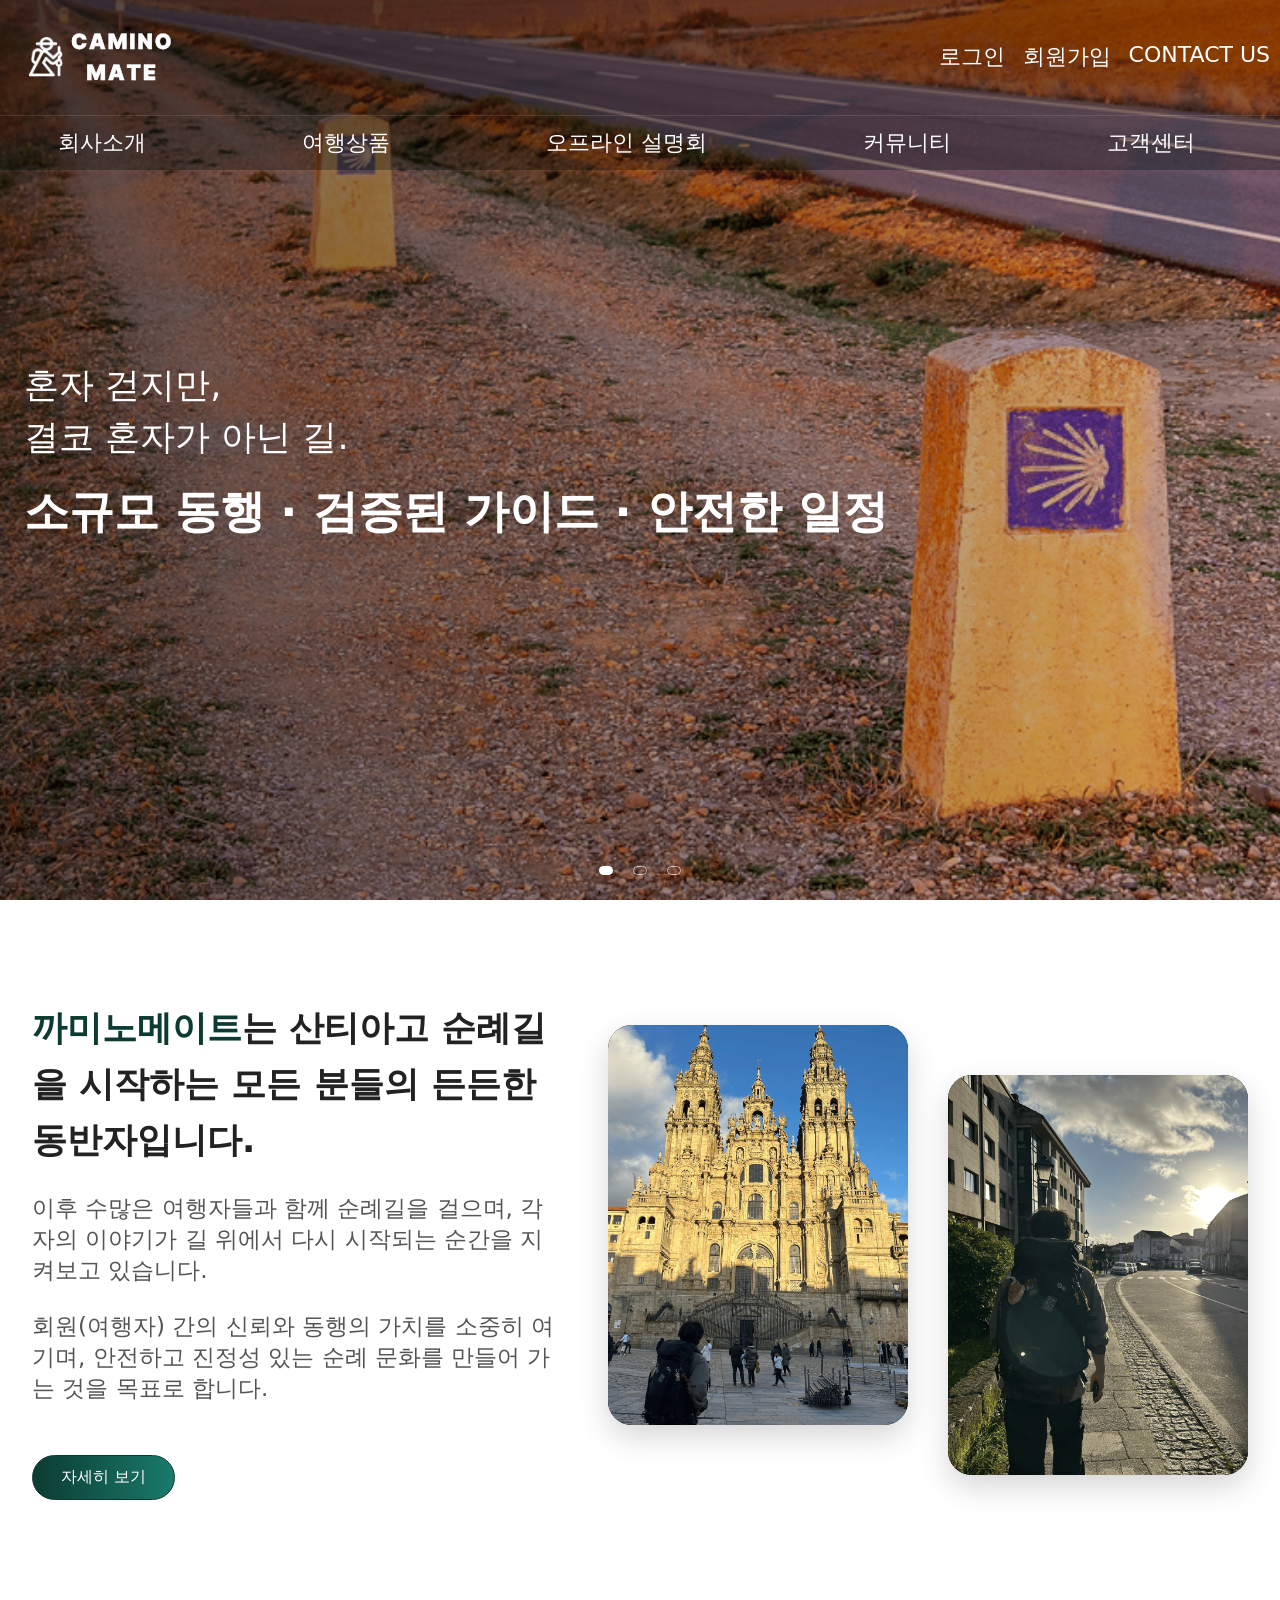
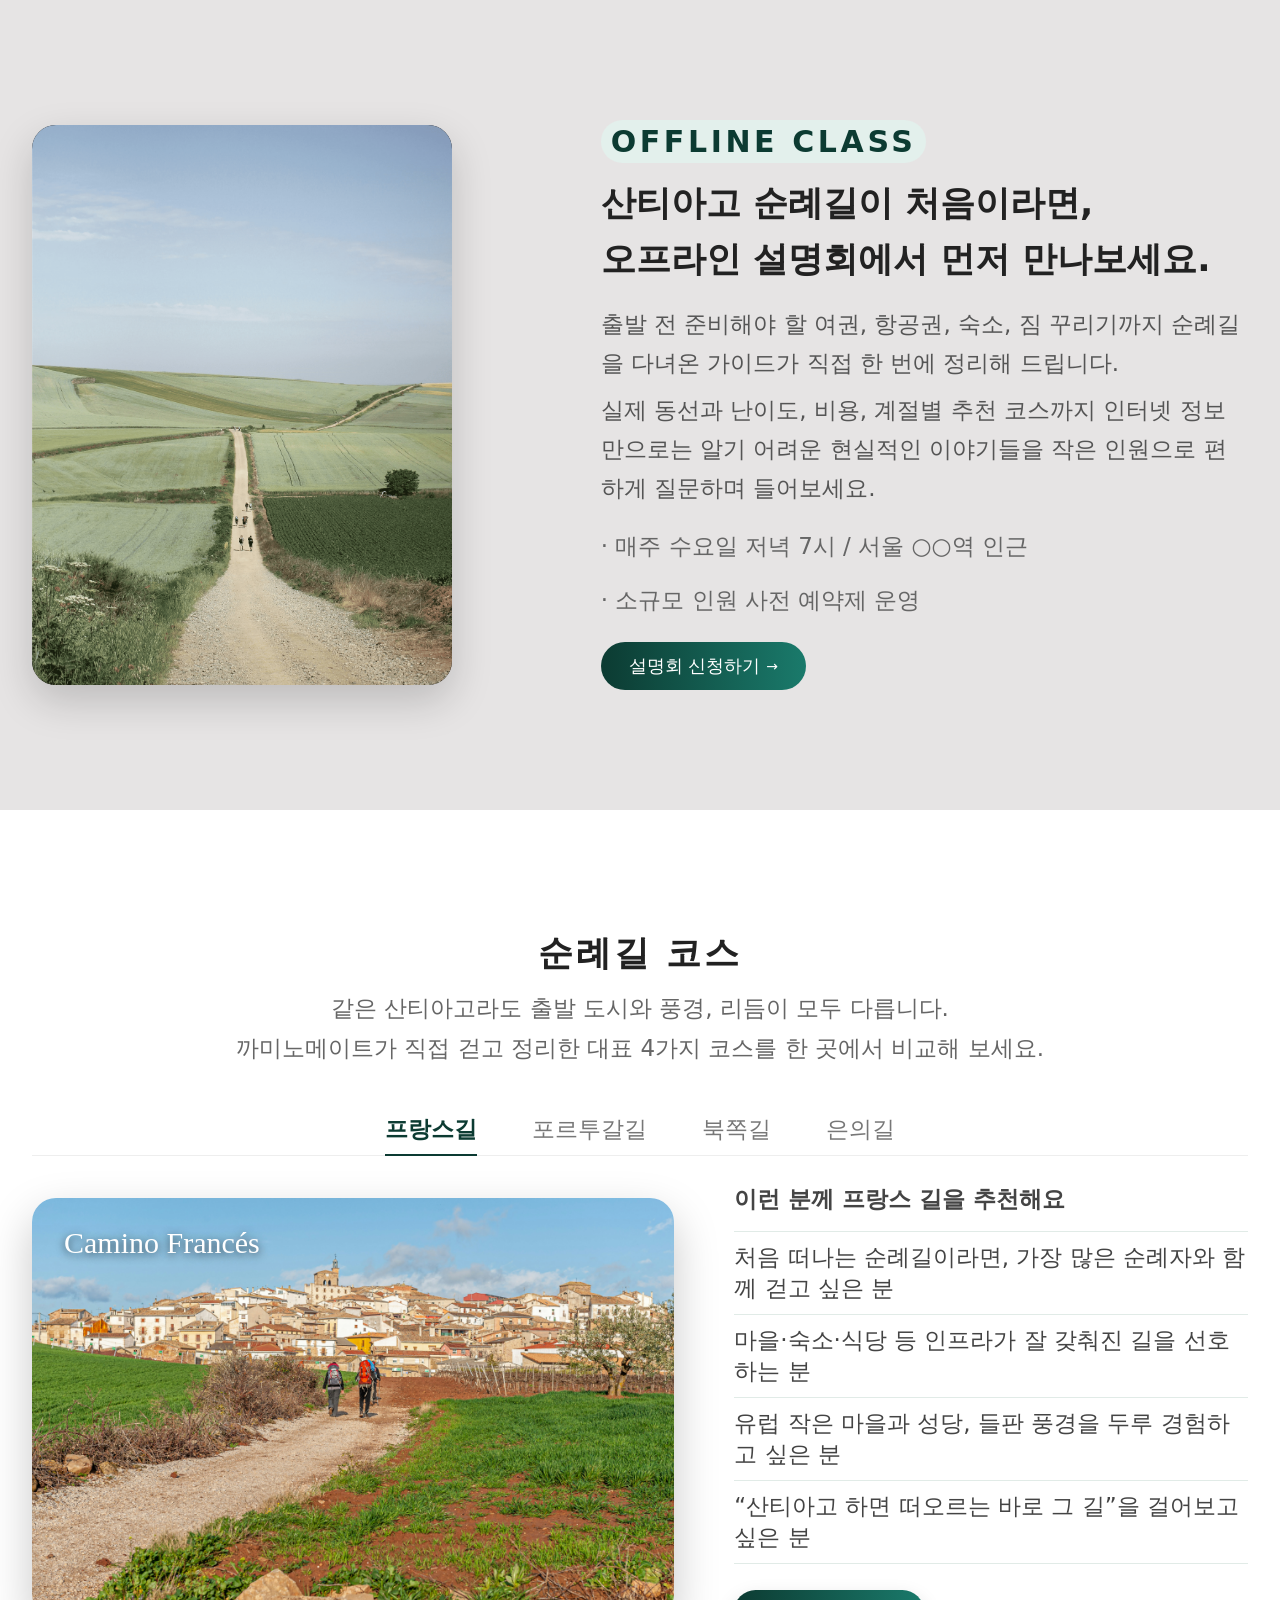
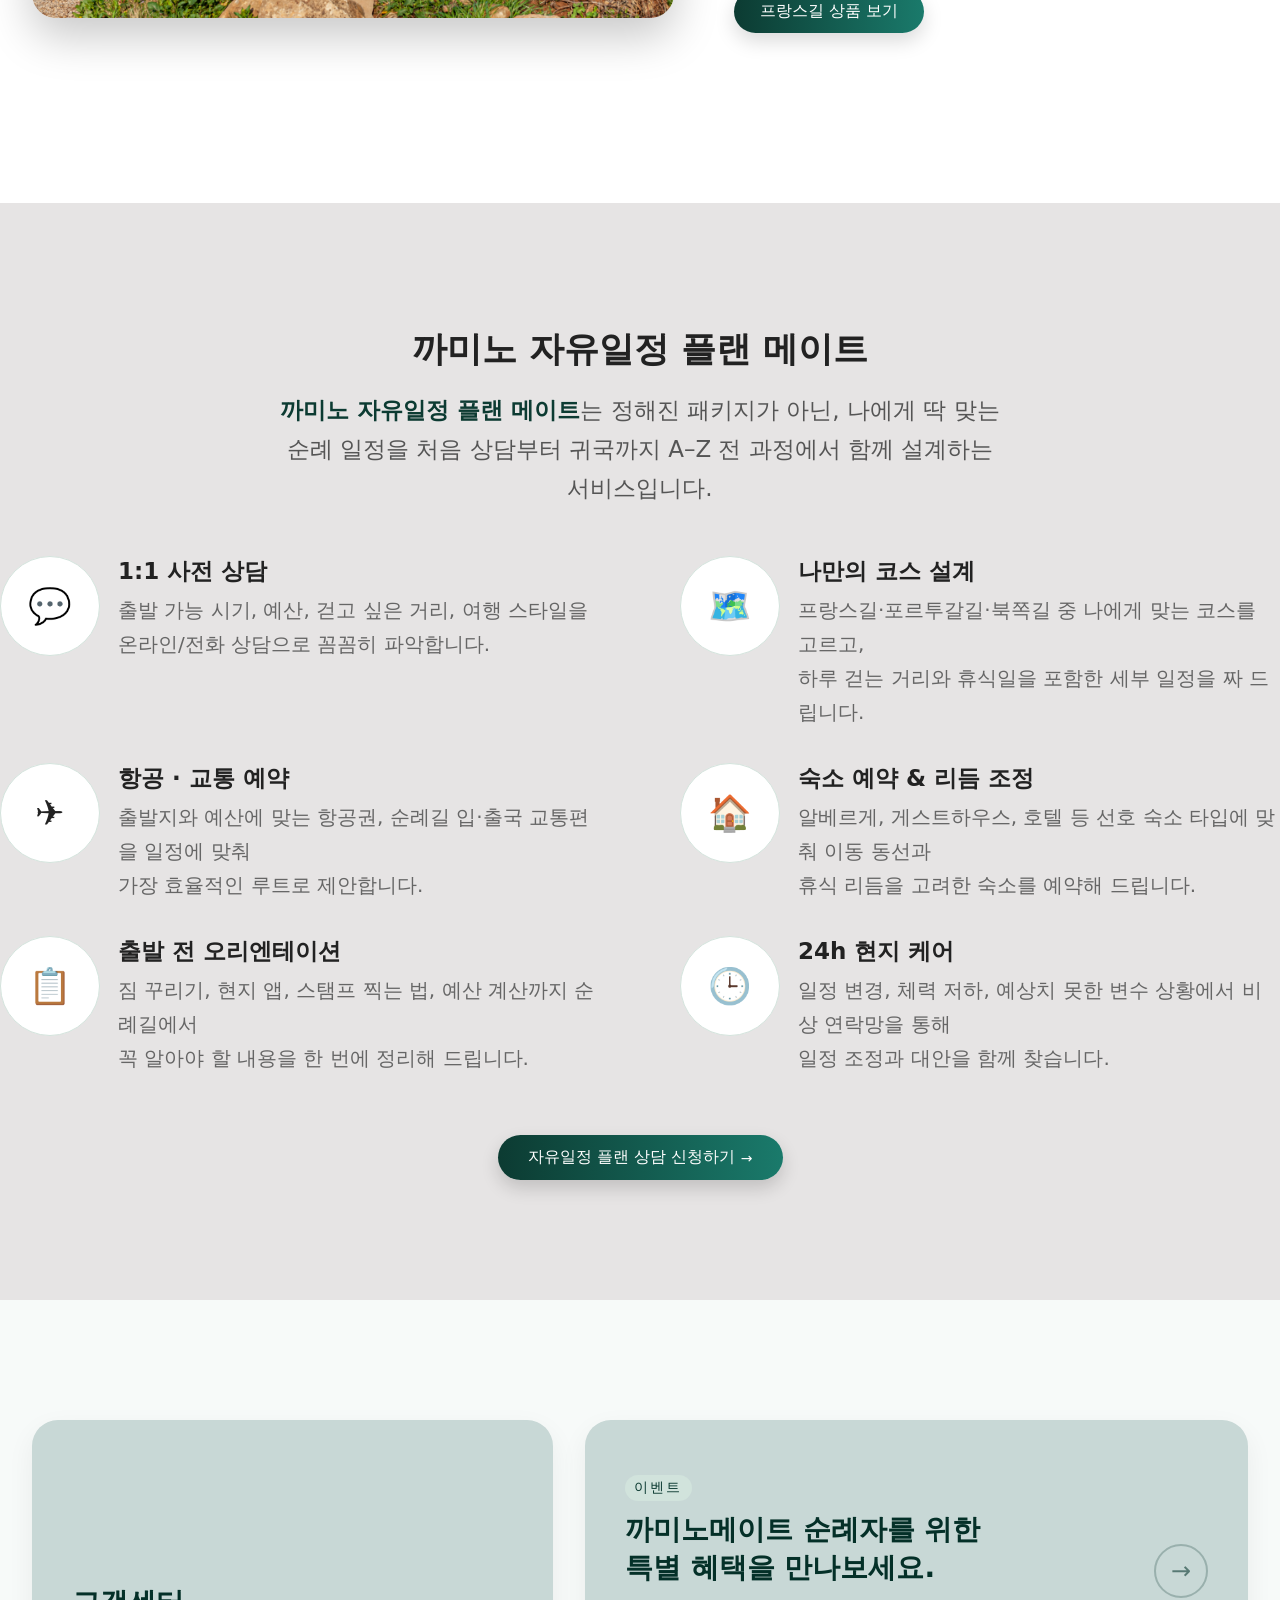
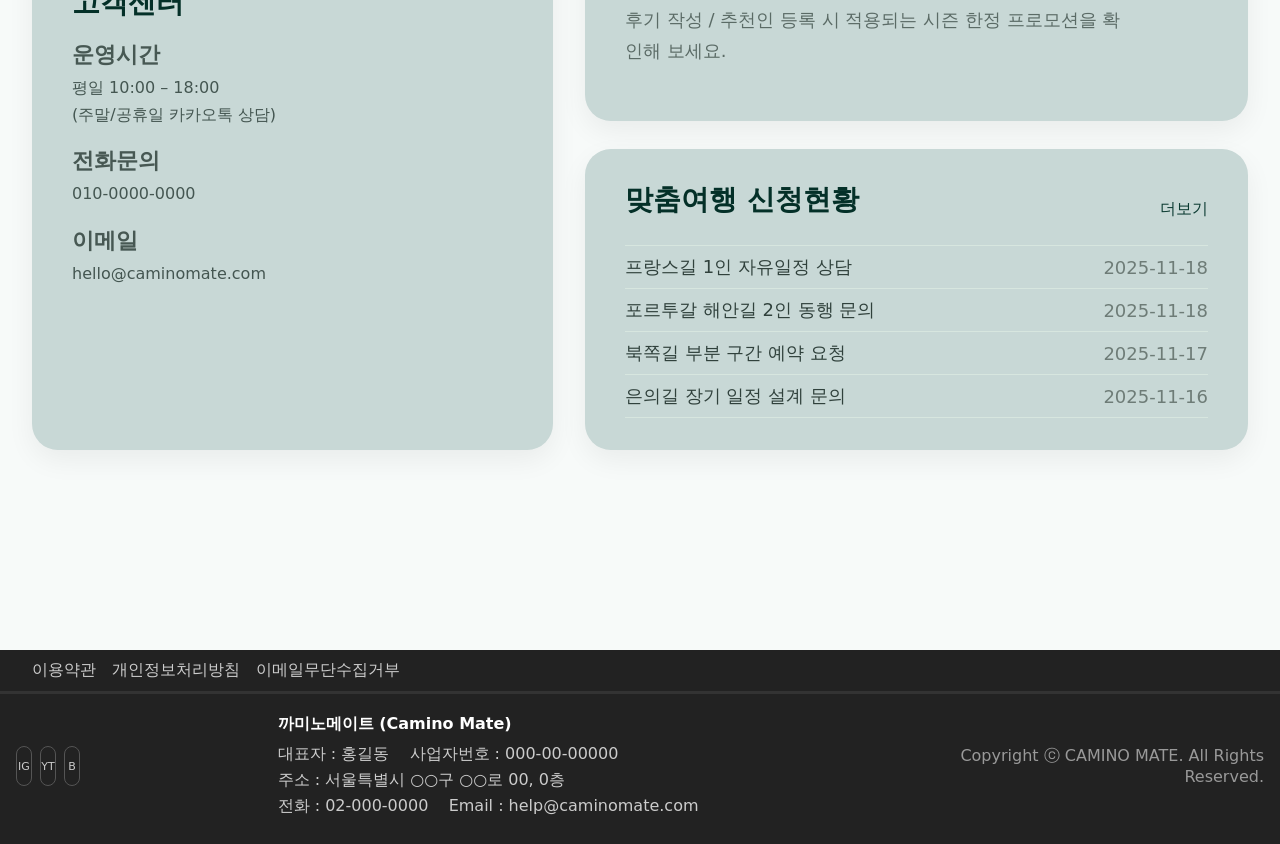
==== commit c011c1e4: "Add files via upload" ====
--- a/index.html
+++ b/index.html
@@ -18,17 +18,13 @@
     <img src="images/logo2.png" alt="까미노메이트 로고">
   </a>
 </h1>
-
-
-      
+     
       <div class="header-right">
         <ul class="link-box">
           <li><a href="#">로그인</a></li>
           <li><a href="#">회원가입</a></li>
           <li><a href="#">CONTACT US</a></li>
         </ul>
-
-       
         <button class="all-menu-btn" type="button">☰</button>
       </div>
     </div>
@@ -38,27 +34,26 @@
         <li class="gnb-item">
           <a href="#">회사소개</a>
           <ul class="sub-menu">
-            <li><a href="#">대표 인사말</a></li>
-            <li><a href="#">브랜드 스토리</a></li>
-            <li><a href="#">가이드 소개</a></li>
-            <li><a href="#">연혁</a></li>
+            <li><a href="about.html">여행사 소개</a></li>
+            <li><a href="guides.html">인솔자 소개</a></li>
+            <li><a href="location.html">찾아오시는 길</a></li>
           </ul>
         </li>
         <li class="gnb-item">
           <a href="#">여행상품</a>
+          <ul class="sub-menu">            
+            <li><a href="#">전체 보기</a></li>
+            <li><a href="#">자유일정 플랜 메이트</a></li>
+            <li><a href="#">프랑스길</a></li>
+            <li><a href="#">북쪽길</a></li>  
+            <li><a href="#">포르투갈길</a></li>
+            <li><a href="#">은의길</a></li>
+          </ul>
+        </li>        
+        <li class="gnb-item">
+          <a href="#">오프라인 설명회</a>
           <ul class="sub-menu">
-            <li><a href="#">산티아고 프랑스길</a></li>
-            <li><a href="#">포르투갈길</a></li>
-            <li><a href="#">1주일 단기 코스</a></li>
-            <li><a href="#">맞춤 기획 여행</a></li>
-          </ul>
-        </li>
-        <li class="gnb-item">
-          <a href="#">출발일 안내</a>
-          <ul class="sub-menu">
-            <li><a href="#">전체 출발일</a></li>
-            <li><a href="#">성수기 일정</a></li>
-            <li><a href="#">소그룹 출발</a></li>
+            <li><a href="#">신청하기</a></li>
           </ul>
         </li>
         <li class="gnb-item">
@@ -67,13 +62,6 @@
             <li><a href="#">여행후기</a></li>
             <li><a href="#">Q&A</a></li>
             <li><a href="#">공지사항</a></li>
-          </ul>
-        </li>
-        <li class="gnb-item">
-          <a href="#">갤러리</a>
-          <ul class="sub-menu">
-            <li><a href="#">사진</a></li>
-            <li><a href="#">영상</a></li>
           </ul>
         </li>
         <li class="gnb-item">
@@ -156,7 +144,7 @@
           회원(여행자) 간의 신뢰와 동행의 가치를 소중히 여기며,  
           안전하고 진정성 있는 순례 문화를 만들어 가는 것을 목표로 합니다.
         </p>
-        <a href="#" class="btn-more">자세히 보기</a>
+        <a href="about.html" class="btn-more">자세히 보기</a>
       </li>
 
       <!-- 오른쪽 이미지 2장 영역 -->
@@ -171,6 +159,7 @@
     </ul>
   </div>
 </section>
+
 <!-- 오프라인 설명회 섹션 -->
 <section class="section offline-section">
   <div class="container">
@@ -578,3 +567,4 @@
 <script src="script.js"></script>
 </body>
 </html>
+
--- a/style.css
+++ b/style.css
@@ -105,9 +105,9 @@
 .gnb-list {
   display: flex;
   list-style: none;
-  padding: 0 24px;
-  margin: 0;
-  gap: 80px;                /* 메뉴 사이 간격 (원하면 숫자 조절) */
+  padding: 100 24px;
+  margin: 0;
+  gap: 120px;                /* 메뉴 사이 간격 (원하면 숫자 조절) */
 }
 
 .gnb-item {
@@ -131,7 +131,7 @@
   left: 0;
   top: 100%;
   background: #fff;
-  min-width: 180px;
+  min-width: 220px;
   list-style: none;
   padding: 8px 0;
   margin: 0;
@@ -157,12 +157,6 @@
 
 /* MAIN VISUAL (슬라이드) */
 
-.main-visual {
-  position: relative;
-  width: 100%;
-  height: 420px;  /* 모바일/기본 높이 조정 */
-  overflow: hidden;
-}
 
 .main-visual {
   position: relative;
@@ -852,7 +846,7 @@
   border-radius: 999px;
   background: linear-gradient(90deg, #0c3b32, #1a7a6b);
   color: #fff;
-  font-size: 16x;
+  font-size: 16px;
   font-weight: 500;
   box-shadow: 0 8px 18px rgba(0,0,0,0.16);
 }
@@ -1481,6 +1475,394 @@
     bottom: 32px;          /* 더 위/아래로 옮기고 싶으면 숫자만 조절 */
     margin-top: 0;
   }
-}
-
-
+  /* =========================
+   모바일 햄버거 메뉴
+  ========================= */
+}
+@media (max-width: 768px) {
+
+  /* 기본적으로는 숨겨두기 */
+  .gnb {
+    display: none;
+    position: fixed;
+    top: 60px;            /* 헤더 높이에 맞게 조절 */
+    left: 0;
+    width: 100%;
+    background: #ffffff;
+    border-top: 1px solid #eee;
+    box-shadow: 0 8px 16px rgba(0,0,0,0.15);
+    z-index: 9998;
+  }
+
+  /* is-open 클래스가 붙으면 열림 */
+  .gnb.is-open {
+    display: block;
+  }
+
+  /* 세로 메뉴 형태로 변경 */
+  .gnb-list {
+    flex-direction: column;
+    padding: 8px 0;
+    gap: 0;
+  }
+
+  .gnb-item > a {
+    padding: 12px 18px;
+    font-size: 16px;
+    border-bottom: 1px solid #f3f3f3;
+  }
+
+  /* 서브 메뉴는 안으로 접히는 형식 */
+  .sub-menu {
+    position: static;
+    box-shadow: none;
+    background: #f8f8f8;
+    border-top: 1px solid #eee;
+    display: none;
+  }
+
+  .gnb-item.open .sub-menu {
+    display: block;
+  }
+
+  /* 햄버거 버튼 눌렀을 때 스타일 살짝 바꾸기 (선택사항) */
+  .all-menu-btn.is-active {
+    background: #ffffff;
+    color: #0c3b32;
+    box-shadow: 0 0 0 1px rgba(0,0,0,0.05);
+  }
+
+  /* 메뉴 열렸을 때 뒤 스크롤 막기 */
+  body.no-scroll {
+    overflow: hidden;
+  }
+}
+
+  /* =========================
+   모바일 메뉴 색상/배경 수정
+========================= */
+@media (max-width: 768px) {
+ 
+  /* 헤더 안의 텍스트/링크 색 다시 어둡게 설정 */
+  #header .logo a,
+  #header .center-logo-text,
+  #header .link-box a,
+  #header .gnb-item > a,
+  #header .language > a {
+    color: #222 !important;
+  }
+
+  /* 펼쳐진 GNB 메뉴 배경/텍스트 색 */
+  .gnb {
+    background: #ffffff;
+  }
+
+  .gnb-list {
+    background: #ffffff;
+  }
+
+  .gnb-item > a {
+    color: #222;                 /* 1차 메뉴 글자 */
+    border-bottom: 1px solid #f1f1f1;
+  }
+
+  /* 서브 메뉴 영역 */
+  .sub-menu {
+    background: #f7f7f7;
+  }
+
+  .sub-menu li a {
+    color: #333;
+    border-bottom: 1px solid #ececec;
+  }
+  
+
+  /* 열려 있는 메뉴는 살짝 배경만 바꿔주기 (선택사항) */
+  .gnb-item.open > a {
+    background: #f2f7f5;
+    font-weight: 600;
+  }
+}
+/* 모바일 : 상위 메뉴 아래에 뜨는 서브메뉴 글자 크기/여백 조정 */
+@media (max-width: 768px) {
+
+  /* 서브메뉴 전체 배경 살짝 회색 */
+  .sub-menu {
+    background: #f7f7f7;
+  }
+
+  /* 서브메뉴 항목 텍스트 스타일 */
+  .sub-menu li a {
+    font-size: 16px;       /* 여기 숫자 줄이면 더 작아짐 (예: 13px) */
+    padding: 8px 20px;     /* 위아래 여백도 조금 줄이기 */
+    color: #333;
+  }
+}
+
+#header2 {
+  top: 0;
+  left: 0;
+  width: 100%;
+  z-index: 100;
+  background: rgba(11, 12, 11, 0.28);  /* 살짝 회색/어두운 반투명 */
+  box-shadow: 0 1px 8px rgba(180, 86, 86, 0.15);
+}
+/* =========================
+   서브페이지 공통 레이아웃
+   (회사소개 / 인솔자소개 / 찾아오시는 길)
+========================= */
+
+/* 상단 얇은 서브 비주얼 영역 */
+.sub-visual {
+  background: #f3f3f3;
+  border-bottom: 1px solid #e2e2e2;
+  padding: 26px 0;
+}
+
+.sub-visual-inner {
+  max-width: 1400px;
+  margin: 0 auto;
+  padding: 0 32px;
+}
+
+.sub-visual-title {
+  font-size: 26px;
+  font-weight: 600;
+  color: #222;
+  margin: 0 0 4px;
+}
+
+.sub-visual-desc {
+  margin: 0;
+  font-size: 14px;
+  color: #777;
+}
+
+/* 위치 표시 (Home > 까미노메이트 > 여행사소개) */
+.sub-breadcrumb {
+  max-width: 1400px;
+  margin: 18px auto 0;
+  padding: 0 32px;
+  font-size: 13px;
+  color: #999;
+}
+
+.sub-breadcrumb a {
+  color: #777;
+}
+
+.sub-breadcrumb span {
+  margin: 0 4px;
+}
+
+/* 본문 레이아웃 : 왼쪽 탭 / 오른쪽 내용 */
+.sub-layout {
+  max-width: 1400px;
+  margin: 40px auto 80px;
+  padding: 0 32px;
+  display: grid;
+  grid-template-columns: 260px minmax(0, 1fr);
+  gap: 40px;
+}
+
+/* 왼쪽 사이드 메뉴(SNB) */
+.sub-snb {
+  border-top: 3px solid #0c3b32;
+  background: #f9faf9;
+  border-radius: 8px;
+  overflow: hidden;
+}
+
+.sub-snb-title {
+  padding: 16px 18px;
+  font-size: 18px;
+  font-weight: 600;
+  color: #222;
+  border-bottom: 1px solid #e4ebe8;
+  background: #f1f6f4;
+}
+
+.sub-snb-list {
+  list-style: none;
+  margin: 0;
+  padding: 0;
+}
+
+.sub-snb-list li a {
+  display: block;
+  padding: 12px 18px;
+  font-size: 14px;
+  color: #555;
+  border-bottom: 1px solid #edf3f1;
+}
+
+.sub-snb-list li a:hover {
+  background: #eaf3f0;
+  color: #0c3b32;
+}
+
+/* 현재 페이지 */
+.sub-snb-list li.is-active a {
+  background: #0c3b32;
+  color: #fff;
+}
+
+/* 오른쪽 내용 영역 */
+.sub-content {
+  min-height: 400px;
+}
+
+.sub-page-title {
+  font-size: 26px;
+  font-weight: 700;
+  margin: 0 0 24px;
+  padding-bottom: 10px;
+  border-bottom: 2px solid #0c3b32;
+}
+
+.sub-section {
+  margin-bottom: 40px;
+}
+
+.sub-section-title {
+  font-size: 20px;
+  font-weight: 600;
+  margin: 0 0 12px;
+  color: #222;
+}
+
+.sub-section p {
+  margin: 0 0 8px;
+  font-size: 15px;
+  color: #555;
+  line-height: 1.8;
+}
+
+/* 인솔자 소개 카드 */
+.guide-cards {
+  display: grid;
+  grid-template-columns: repeat(2, minmax(0, 1fr));
+  gap: 24px;
+}
+
+.guide-card {
+  border-radius: 16px;
+  padding: 22px 22px 18px;
+  background: #f8faf9;
+  box-shadow: 0 8px 18px rgba(0, 0, 0, 0.05);
+  display: flex;
+  gap: 18px;
+}
+
+.guide-photo {
+  flex-shrink: 0;
+  width: 110px;
+  height: 110px;
+  border-radius: 18px;
+  overflow: hidden;
+  background: #ddd;
+}
+
+.guide-photo img {
+  width: 100%;
+  height: 100%;
+  object-fit: cover;
+}
+
+.guide-info-name {
+  font-size: 18px;
+  font-weight: 600;
+  margin-bottom: 4px;
+}
+
+.guide-info-role {
+  font-size: 14px;
+  color: #0c3b32;
+  margin-bottom: 8px;
+}
+
+.guide-info-text {
+  font-size: 14px;
+  color: #555;
+  line-height: 1.7;
+}
+
+/* 찾아오는 길 – 지도 영역 가짜 박스(실제 지도 넣을 자리) */
+.location-map-box {
+  width: 100%;
+  height: 320px;
+  border-radius: 16px;
+  background: #e4ece9;
+  display: flex;
+  align-items: center;
+  justify-content: center;
+  color: #58736a;
+  font-size: 15px;
+  margin-bottom: 26px;
+}
+
+.location-info-list {
+  list-style: none;
+  padding: 0;
+  margin: 0;
+}
+
+.location-info-list li {
+  margin-bottom: 6px;
+  font-size: 15px;
+  color: #555;
+}
+
+/* =========================
+   서브페이지 모바일 (<=768px)
+========================= */
+@media (max-width: 768px) {
+
+  .sub-visual-inner,
+  .sub-breadcrumb,
+  .sub-layout {
+    padding: 0 20px;
+    max-width: 100%;
+  }
+
+  .sub-layout {
+    grid-template-columns: 1fr;
+    gap: 24px;
+    margin: 26px auto 60px;
+  }
+
+  .sub-snb-title {
+    font-size: 16px;
+  }
+
+  .sub-snb-list li a {
+    font-size: 13px;
+    padding: 10px 14px;
+  }
+
+  .sub-page-title {
+    font-size: 22px;
+  }
+
+  .sub-section p,
+  .location-info-list li {
+    font-size: 14px;
+  }
+
+  .guide-cards {
+    grid-template-columns: 1fr;
+  }
+
+  .guide-card {
+    padding: 18px 16px;
+  }
+
+  .guide-photo {
+    width: 90px;
+    height: 90px;
+  }
+
+  .location-map-box {
+    height: 240px;
+  }
+}
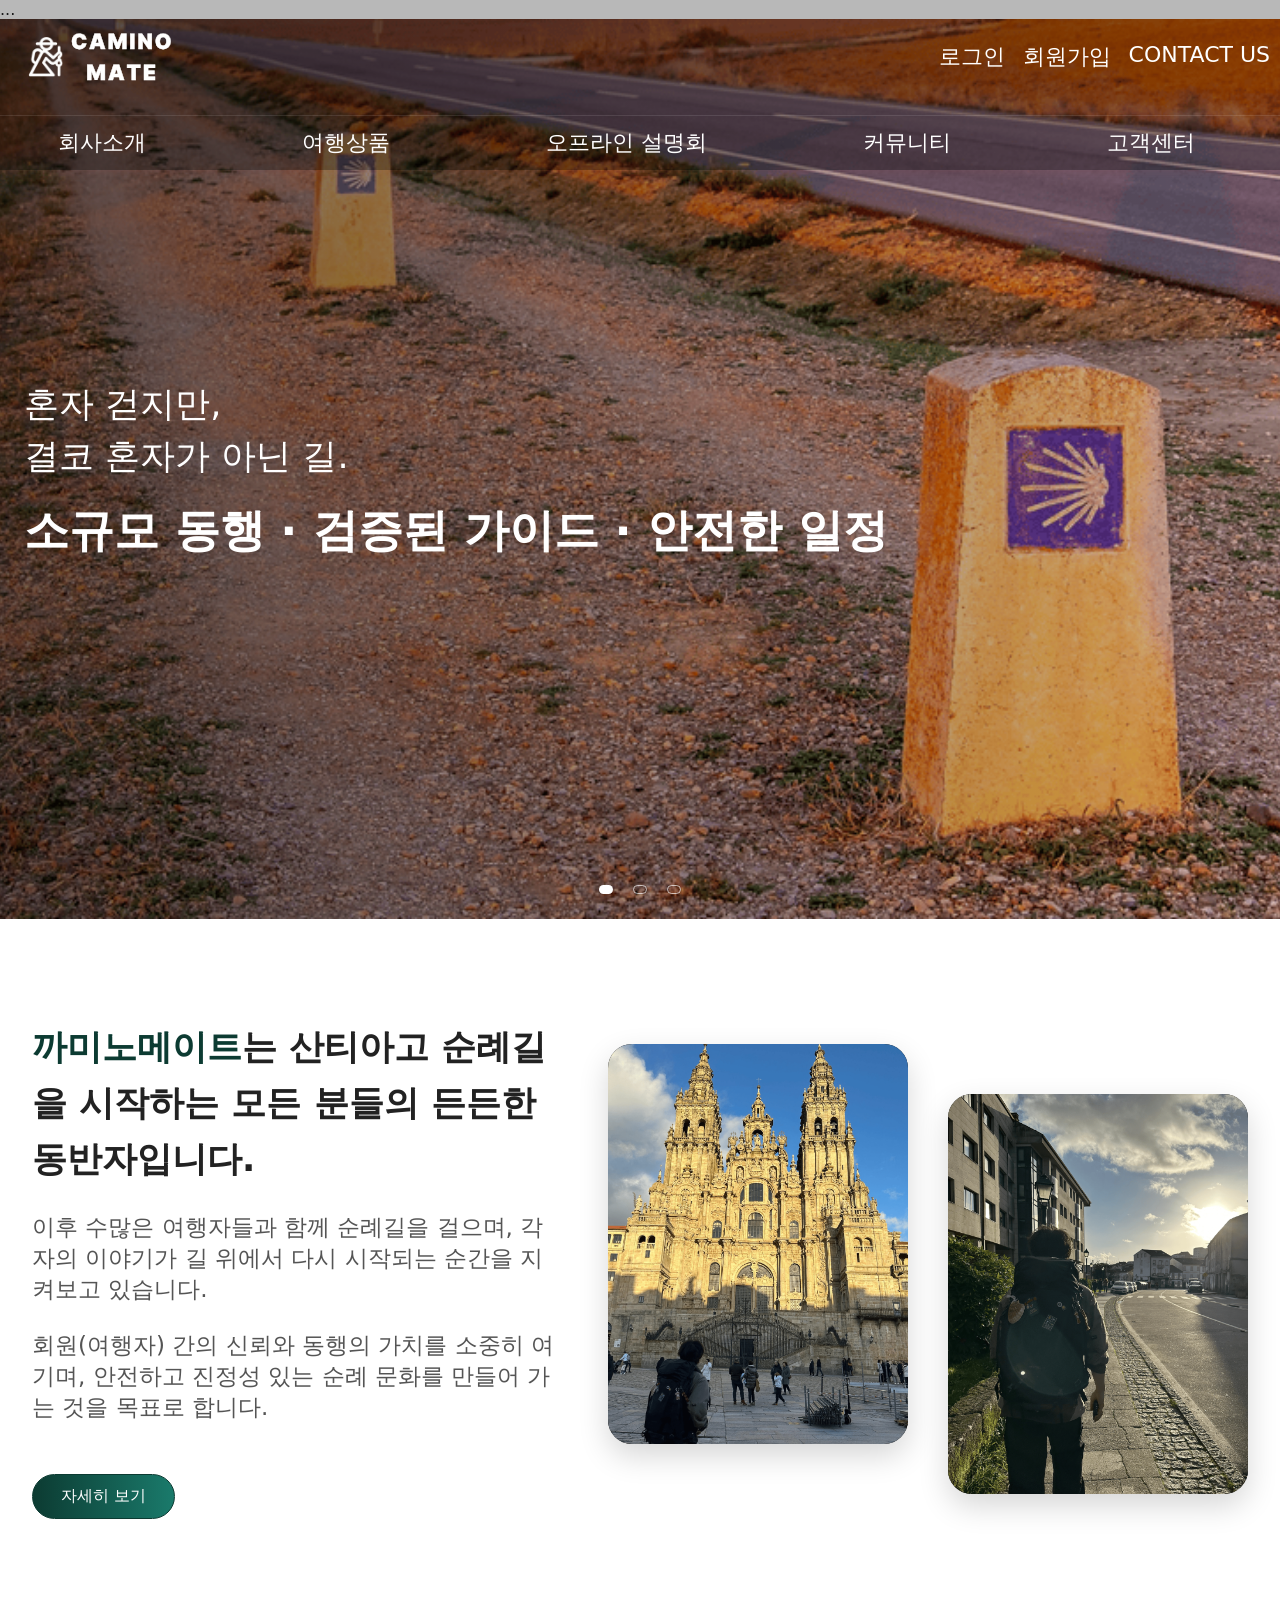
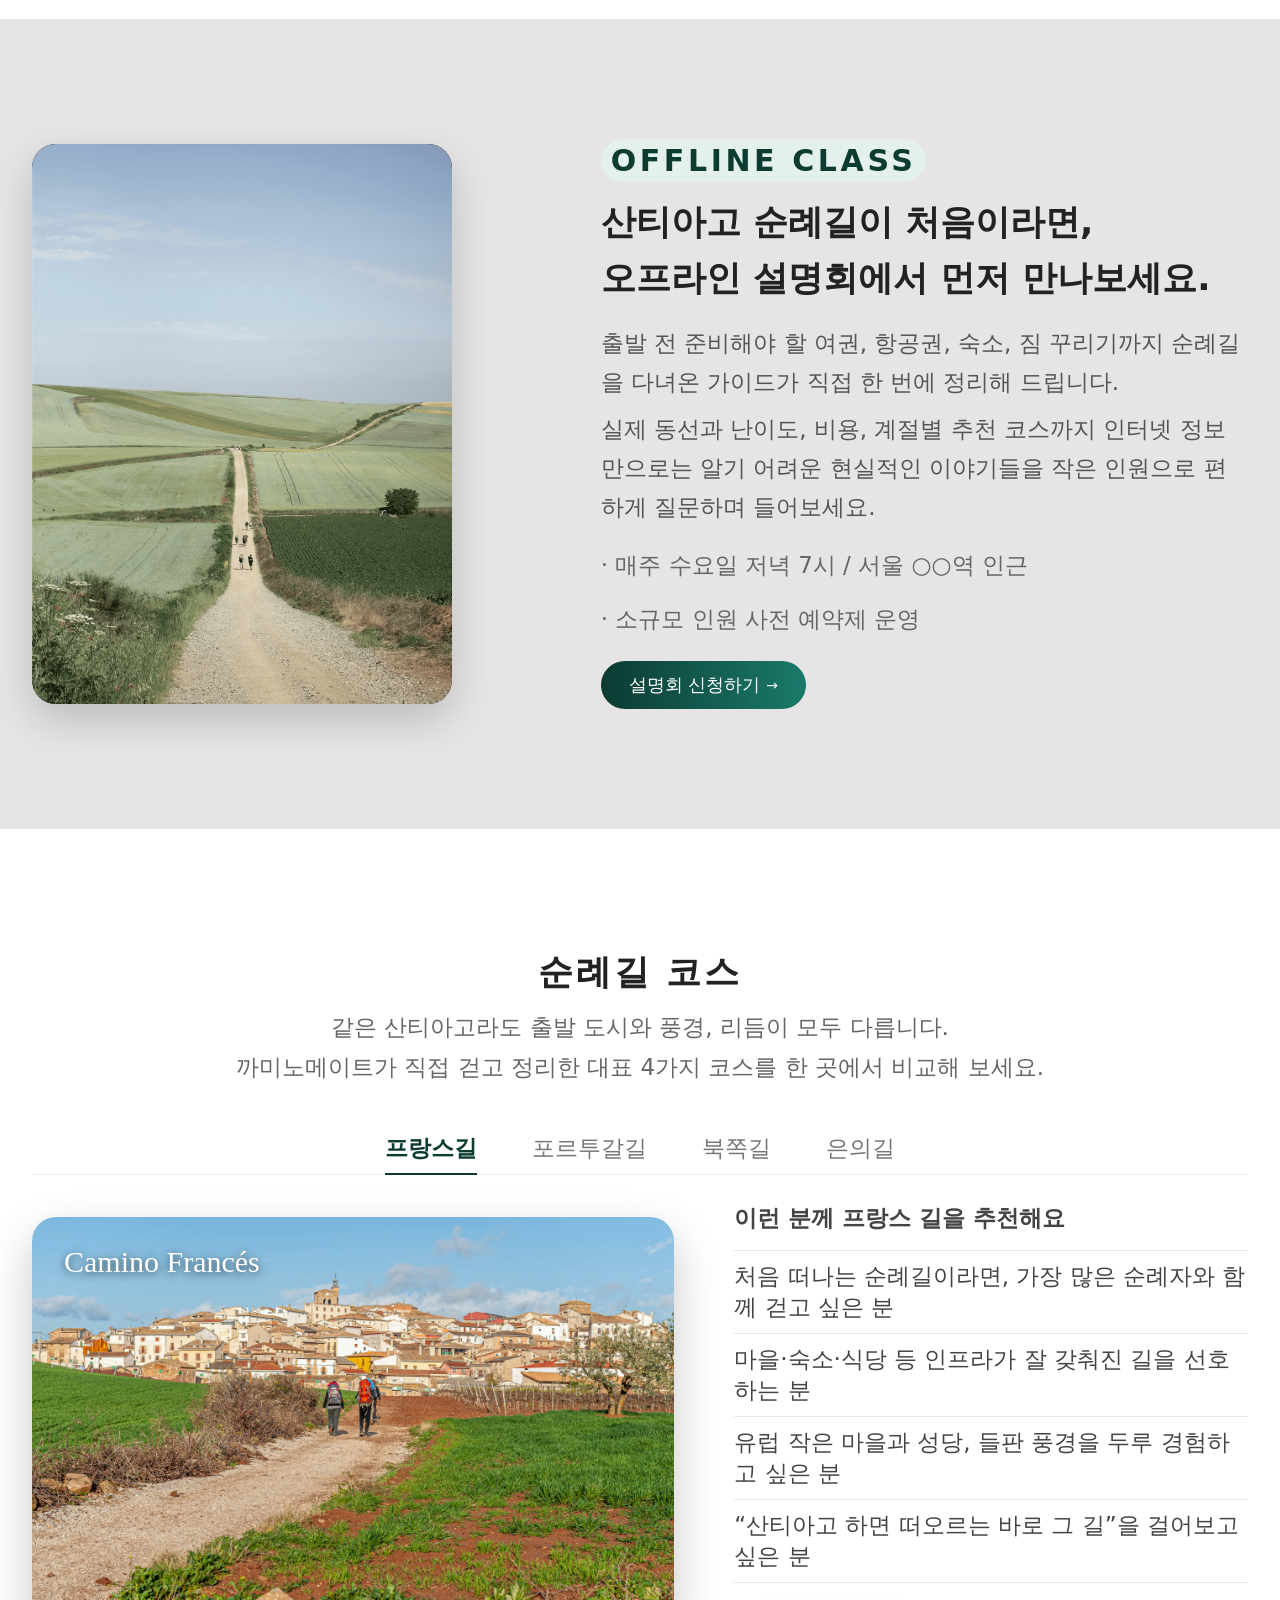
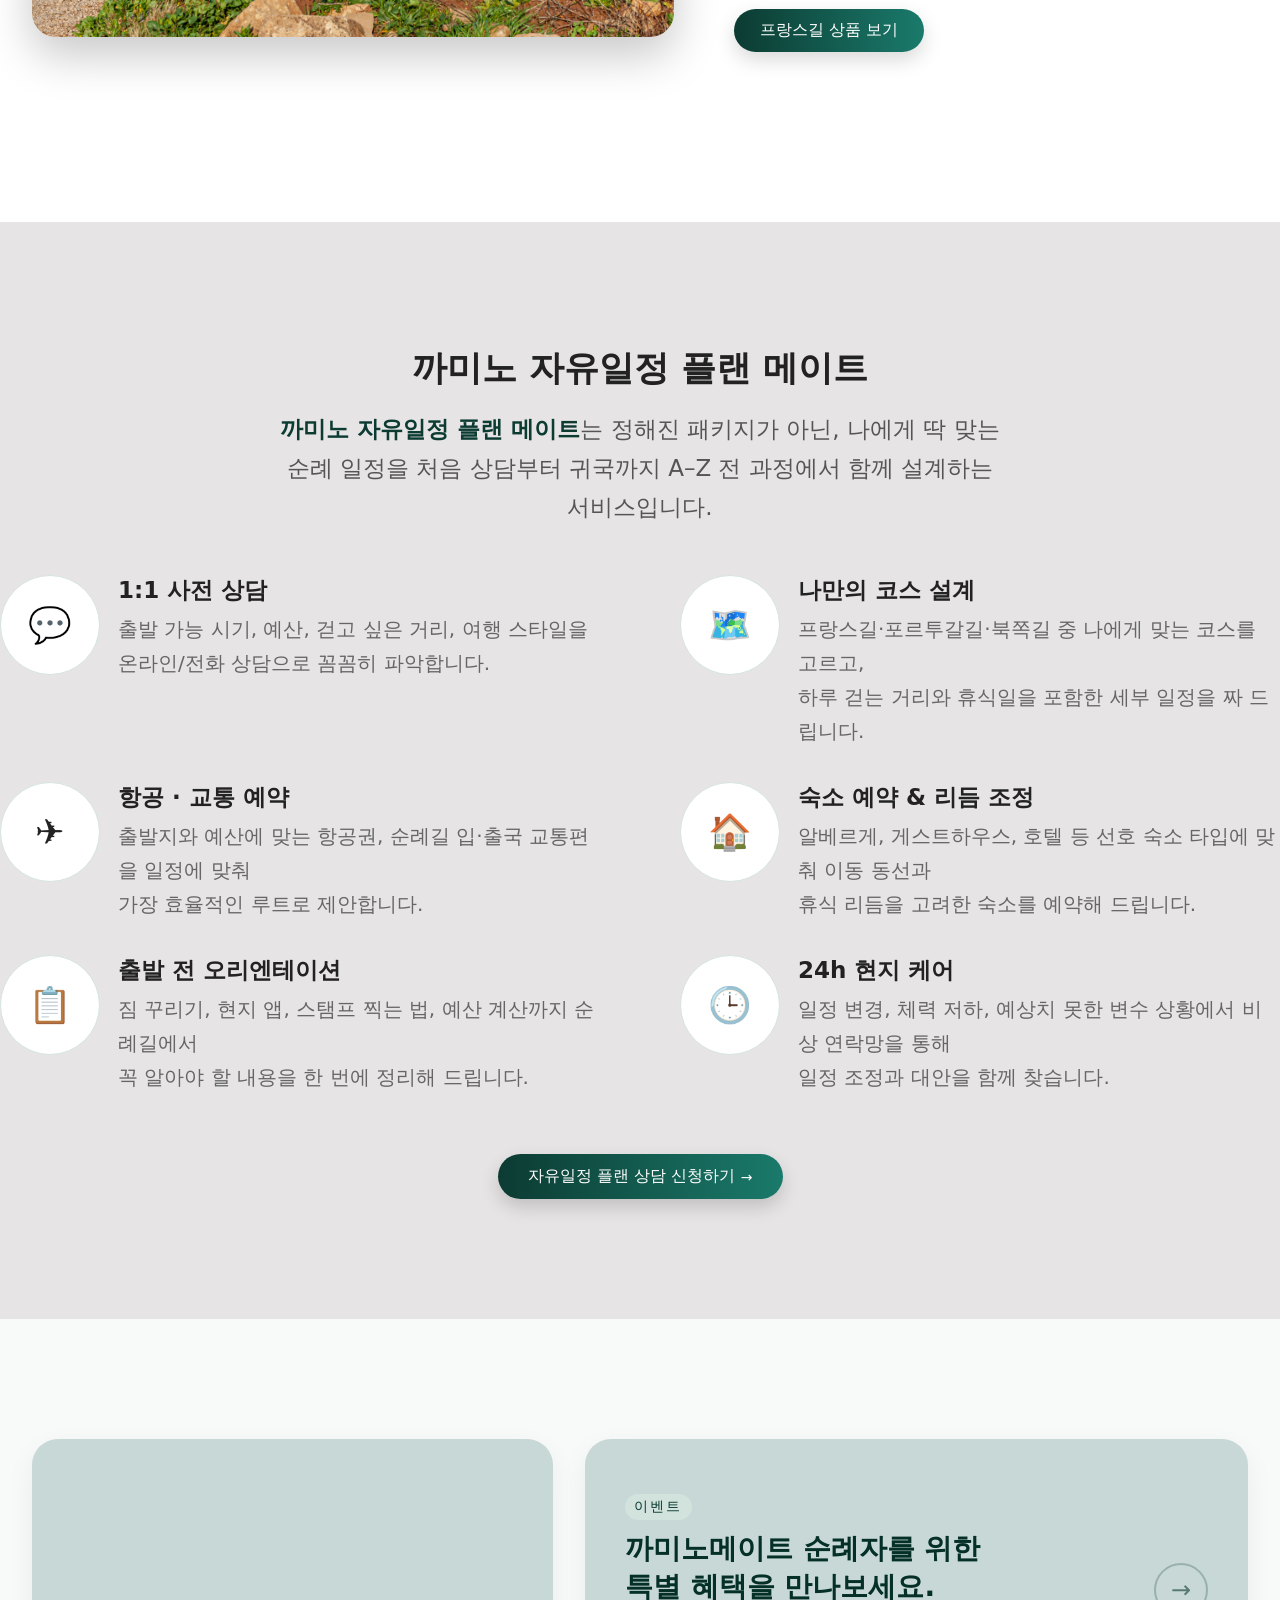
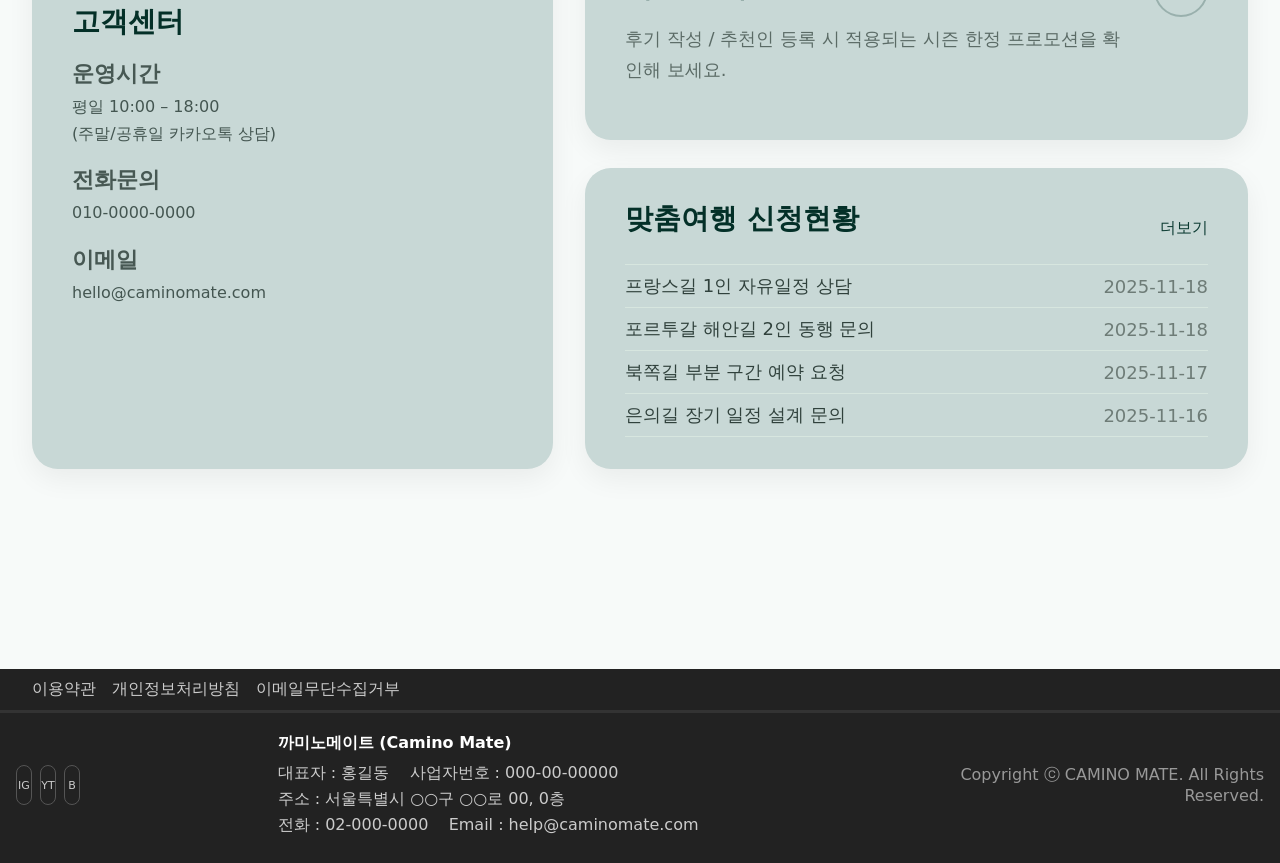
==== commit a87e13e7: "Add files via upload" ====
--- a/index.html
+++ b/index.html
@@ -7,6 +7,26 @@
 
   <!-- 나중에 파비콘, OG 태그 등은 필요하면 추가 -->
   <link rel="stylesheet" href="style.css" />
+  <head>
+  <meta charset="UTF-8" />
+  <title>까미노메이트 - 산티아고 순례길 전문 여행사</title>
+
+  <!-- 카카오톡 / SNS 미리보기 기본 세팅 -->
+  <meta property="og:type" content="website">
+  <meta property="og:title" content="까미노메이트 - 산티아고 순례길 전문 여행사">
+  <meta property="og:description" content="혼자 걷지만, 결코 혼자가 아닌 길. 소규모 동행·검증된 가이드·안전한 일정으로 함께 걷는 산티아고 순례길.">
+  <meta property="og:url" content="https://simoncamino.github.io/-/">
+  <meta property="og:image" content="https://simoncamino.github.io/-/images/og-main.jpg">
+
+  <!-- 트위터 카드(있어도 되고 없어도 됨) -->
+  <meta name="twitter:card" content="summary_large_image">
+  <meta name="twitter:title" content="까미노메이트 - 산티아고 순례길 전문 여행사">
+  <meta name="twitter:description" content="혼자 걷지만, 결코 혼자가 아닌 길. 소규모 동행·검증된 가이드·안전한 일정으로 함께 걷는 산티아고 순례길.">
+  <meta name="twitter:image" content="https://simoncamino.github.io/-/images/og-main.jpg">
+
+  ...
+</head>
+
 </head>
 <body>
 <div id="wrap">
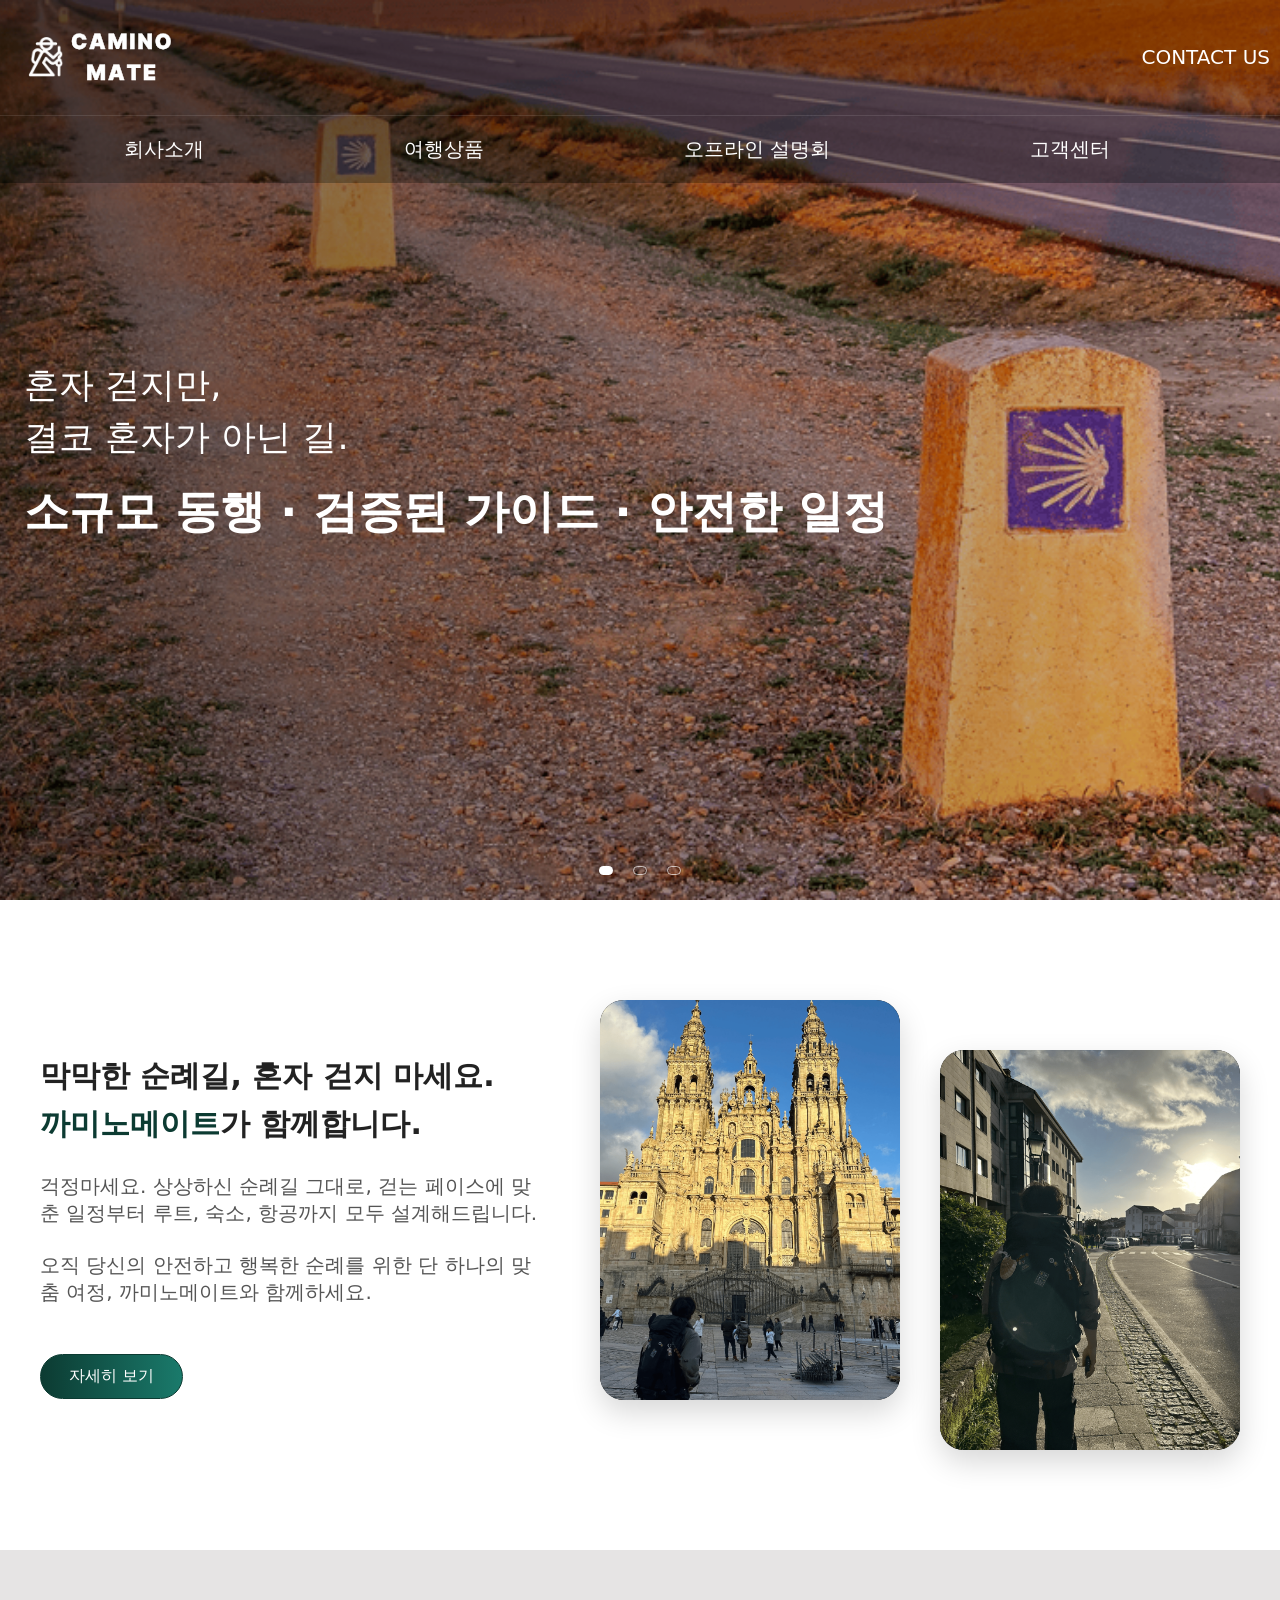
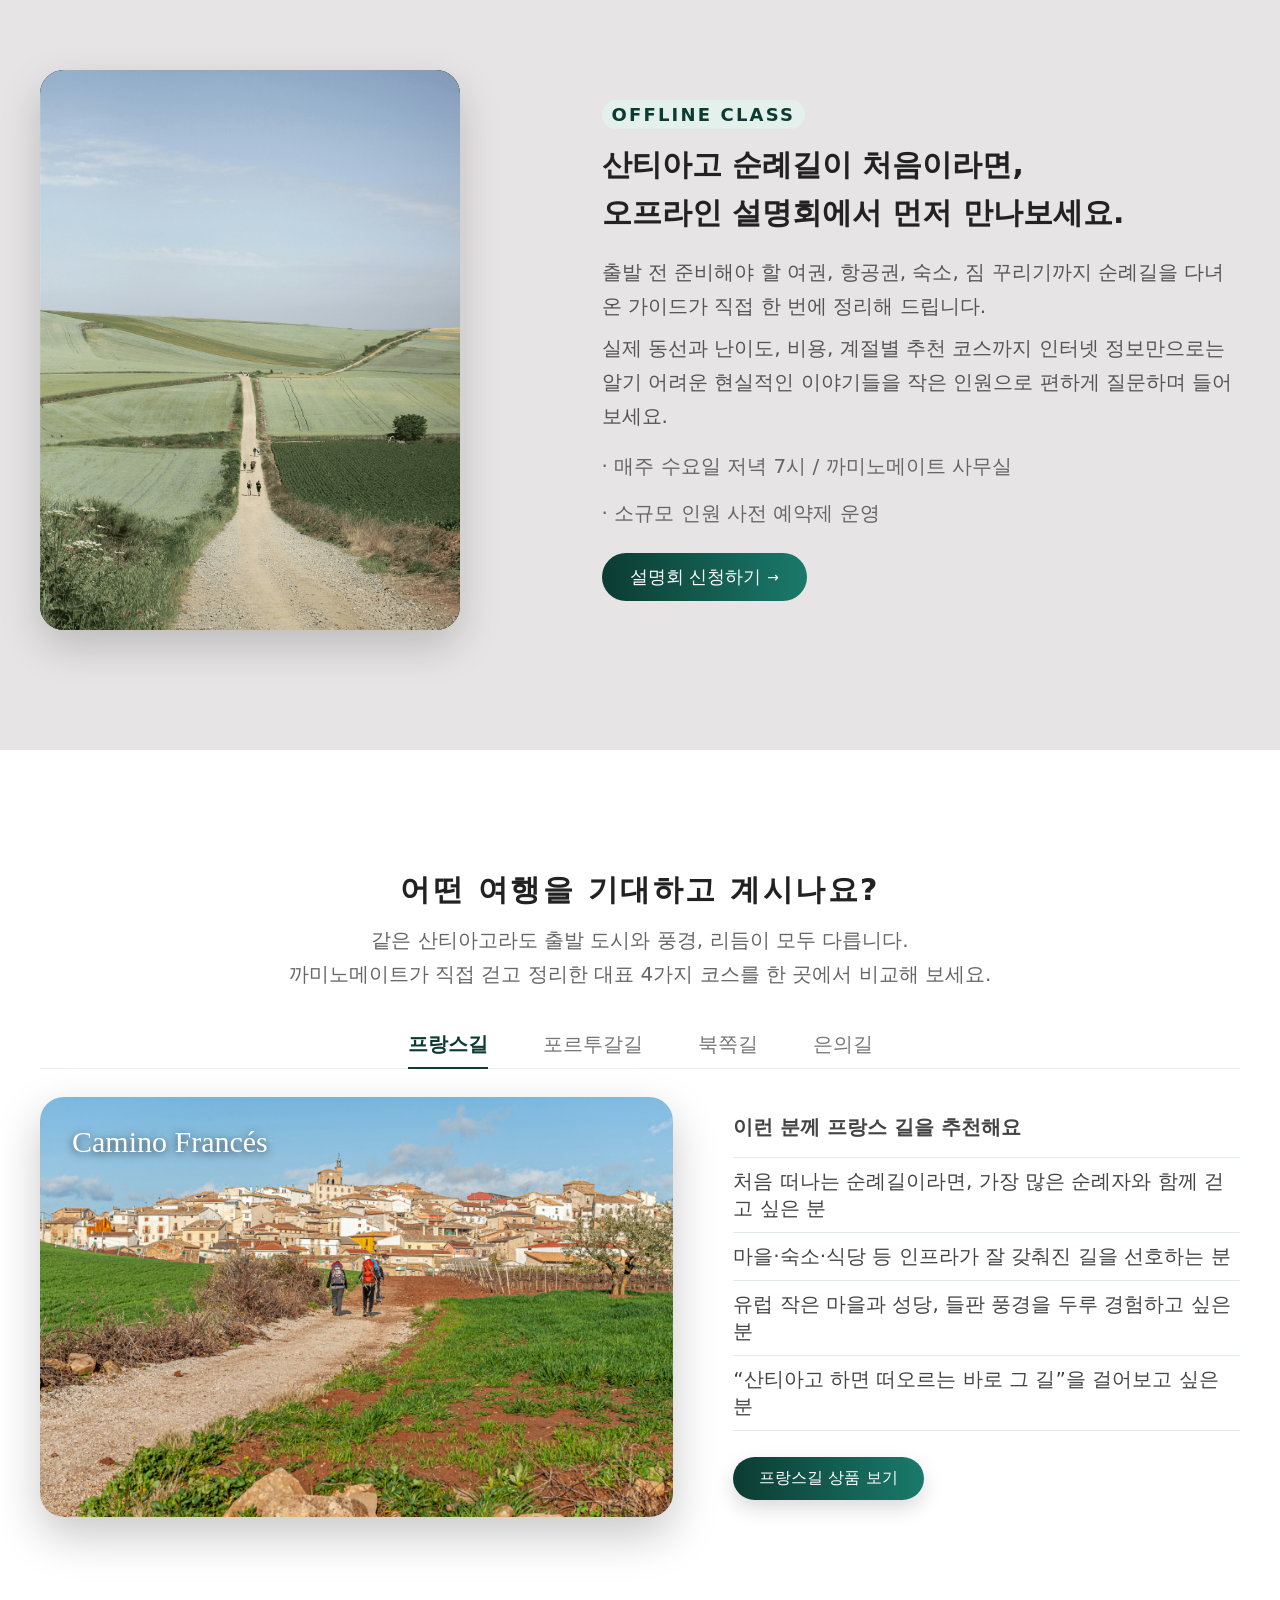
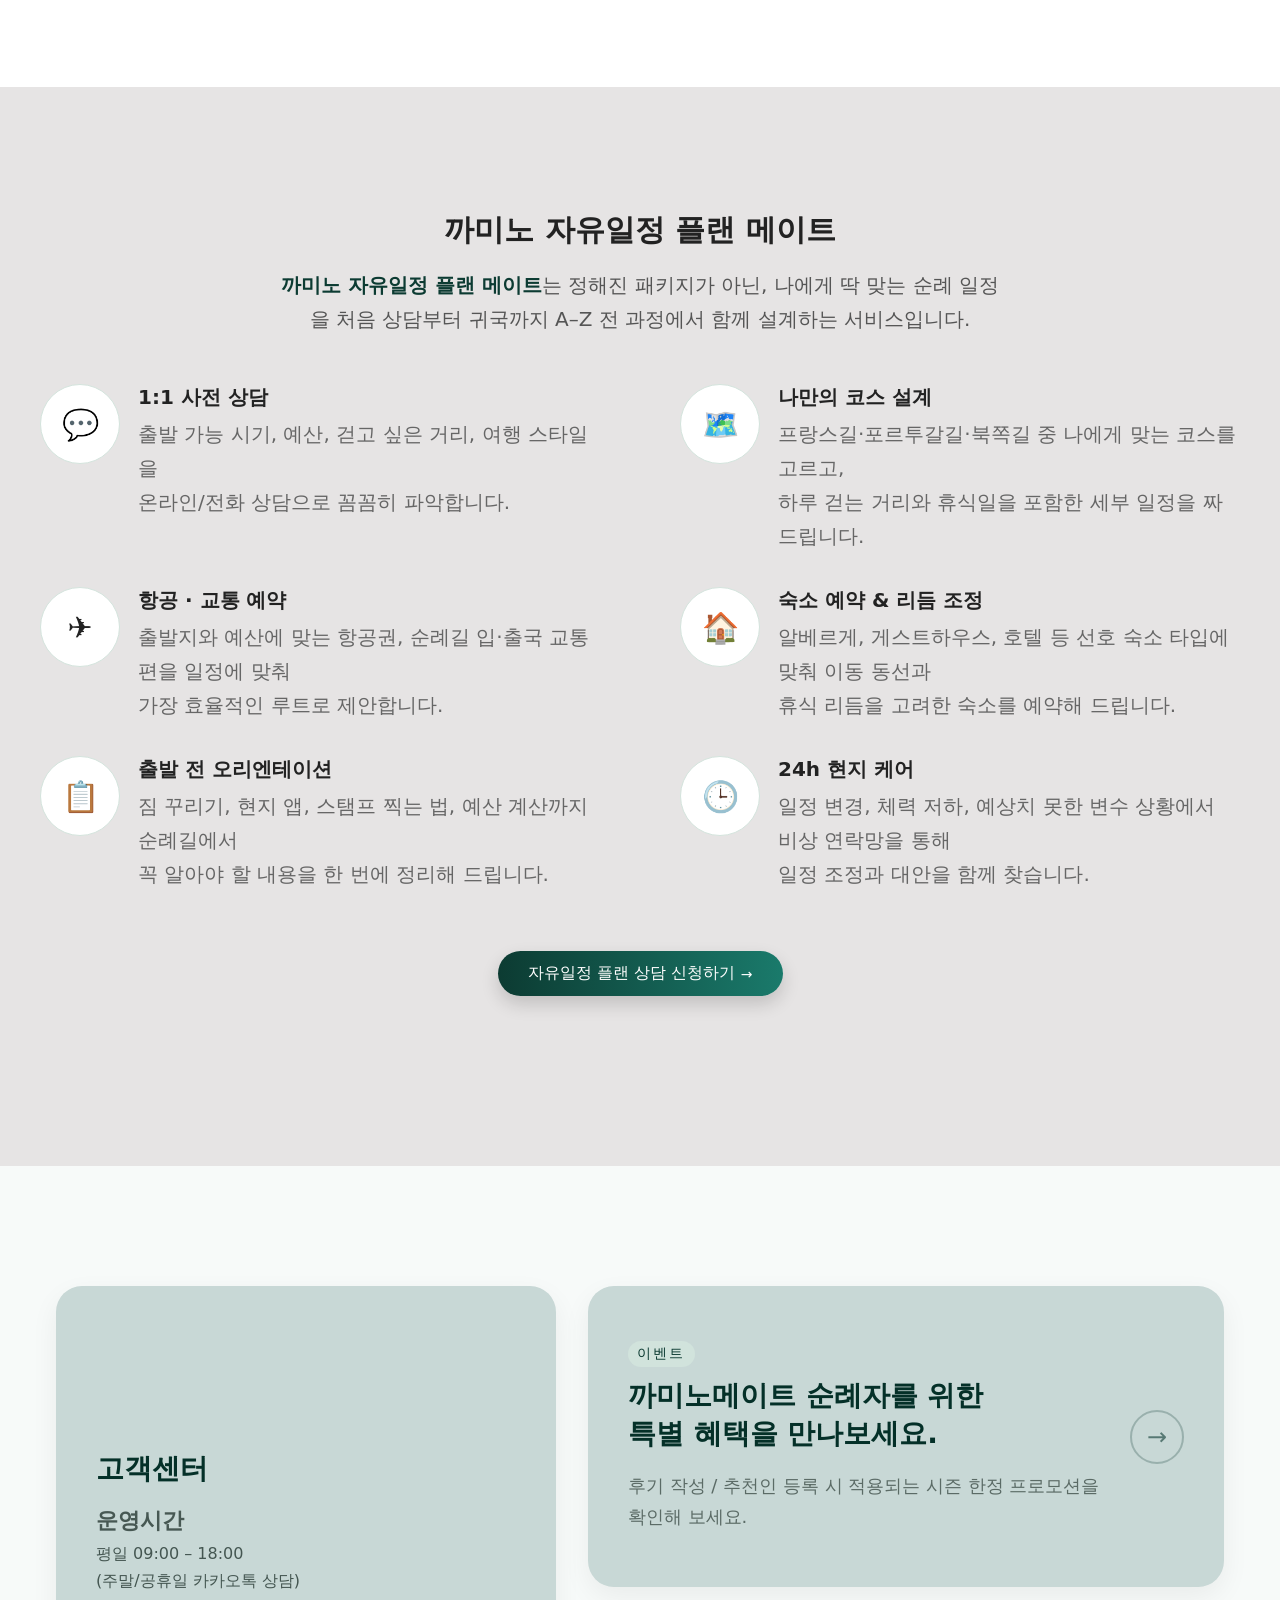
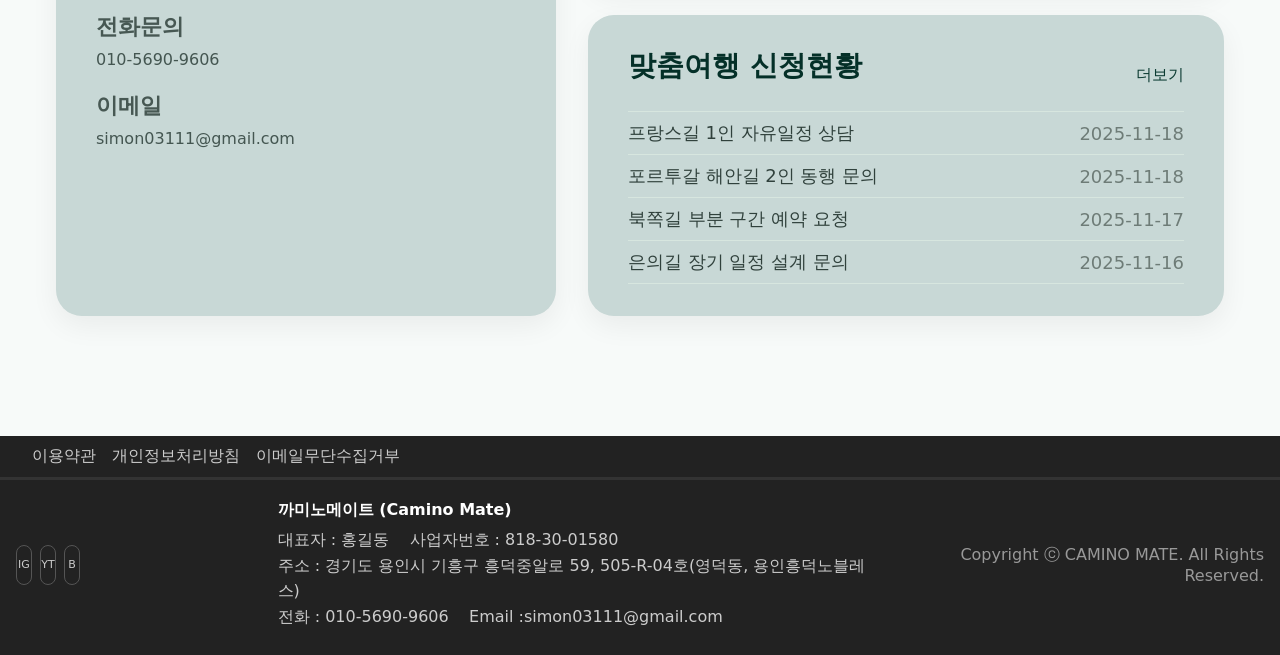
==== commit cbd8907f: "Add files via upload" ====
--- a/index.html
+++ b/index.html
@@ -23,8 +23,6 @@
   <meta name="twitter:title" content="까미노메이트 - 산티아고 순례길 전문 여행사">
   <meta name="twitter:description" content="혼자 걷지만, 결코 혼자가 아닌 길. 소규모 동행·검증된 가이드·안전한 일정으로 함께 걷는 산티아고 순례길.">
   <meta name="twitter:image" content="https://simoncamino.github.io/-/images/og-main.jpg">
-
-  ...
 </head>
 
 </head>
@@ -37,13 +35,10 @@
   <a href="#">
     <img src="images/logo2.png" alt="까미노메이트 로고">
   </a>
-</h1>
-     
+</h1>     
       <div class="header-right">
         <ul class="link-box">
-          <li><a href="#">로그인</a></li>
-          <li><a href="#">회원가입</a></li>
-          <li><a href="#">CONTACT US</a></li>
+         <li><a href="contact.html">CONTACT US</a></li>
         </ul>
         <button class="all-menu-btn" type="button">☰</button>
       </div>
@@ -55,40 +50,30 @@
           <a href="#">회사소개</a>
           <ul class="sub-menu">
             <li><a href="about.html">여행사 소개</a></li>
-            <li><a href="guides.html">인솔자 소개</a></li>
             <li><a href="location.html">찾아오시는 길</a></li>
           </ul>
         </li>
         <li class="gnb-item">
           <a href="#">여행상품</a>
           <ul class="sub-menu">            
-            <li><a href="#">전체 보기</a></li>
-            <li><a href="#">자유일정 플랜 메이트</a></li>
-            <li><a href="#">프랑스길</a></li>
-            <li><a href="#">북쪽길</a></li>  
-            <li><a href="#">포르투갈길</a></li>
-            <li><a href="#">은의길</a></li>
+            <li><a href="custom.html">자유일정 플랜 메이트</a></li>
+            <li><a href="france.html">프랑스길</a></li>
+            <li><a href="camino-coming.html">북쪽길</a></li>  
+            <li><a href="camino-coming.html">포르투갈길</a></li>
+            <li><a href="camino-coming.html">은의길</a></li>
           </ul>
         </li>        
         <li class="gnb-item">
           <a href="#">오프라인 설명회</a>
           <ul class="sub-menu">
-            <li><a href="#">신청하기</a></li>
-          </ul>
-        </li>
-        <li class="gnb-item">
-          <a href="#">커뮤니티</a>
-          <ul class="sub-menu">
-            <li><a href="#">여행후기</a></li>
-            <li><a href="#">Q&A</a></li>
-            <li><a href="#">공지사항</a></li>
+            <li><a href="offline-seminar.html">신청하기</a></li>
           </ul>
         </li>
         <li class="gnb-item">
           <a href="#">고객센터</a>
           <ul class="sub-menu">
-            <li><a href="#">자주 묻는 질문</a></li>
-            <li><a href="#">1:1 문의</a></li>
+            <li><a href="contact.html">1:1 문의</a></li>
+            <li><a href="faq.html">자주 묻는 질문</a></li>
           </ul>
         </li>
       </ul>
@@ -152,17 +137,14 @@
       <!-- 왼쪽 텍스트 영역 -->
       <li class="about-text">
         <strong>
-          <span class="highlight">까미노메이트</span>는
-          산티아고 순례길을 시작하는 모든 분들의
-          든든한 동반자입니다.
+          막막한 순례길, 혼자 걷지 마세요. </br>
+          <span class="highlight">까미노메이트</span>가 함께합니다.
         </strong>
         <p>
-          이후 수많은 여행자들과 함께 순례길을 걸으며,  
-          각자의 이야기가 길 위에서 다시 시작되는 순간을 지켜보고 있습니다.
+          걱정마세요. 상상하신 순례길 그대로, 걷는 페이스에 맞춘 일정부터 루트, 숙소, 항공까지 모두 설계해드립니다.
         </p>
         <p class="mt-15">
-          회원(여행자) 간의 신뢰와 동행의 가치를 소중히 여기며,  
-          안전하고 진정성 있는 순례 문화를 만들어 가는 것을 목표로 합니다.
+          오직 당신의 안전하고 행복한 순례를 위한 단 하나의 맞춤 여정, 까미노메이트와 함께하세요.
         </p>
         <a href="about.html" class="btn-more">자세히 보기</a>
       </li>
@@ -209,7 +191,7 @@
         </p>
 
         <div class="offline-meta">
-          <p>· 매주 수요일 저녁 7시 / 서울 ○○역 인근</p>
+          <p>· 매주 수요일 저녁 7시 / 까미노메이트 사무실</p>
           <p>· 소규모 인원 사전 예약제 운영</p>
         </div>
 
@@ -224,7 +206,7 @@
   <div class="container">
     <!-- 섹션 제목 -->
     <div class="route-head">
-      <h2 class="route-title">순례길 코스</h2>
+      <h2 class="route-title">어떤 여행을 기대하고 계시나요?</h2>
       <p class="route-subtitle">
         같은 산티아고라도 출발 도시와 풍경, 리듬이 모두 다릅니다. <br>
         까미노메이트가 직접 걷고 정리한 대표 4가지 코스를 한 곳에서 비교해 보세요.
@@ -472,7 +454,7 @@
         <div class="bottom-card-block">
           <span class="bottom-label">운영시간</span>
           <p class="bottom-text">
-            평일 10:00 – 18:00<br>
+            평일 09:00 – 18:00<br>
             (주말/공휴일 카카오톡 상담)
           </p>
         </div>
@@ -480,14 +462,14 @@
         <div class="bottom-card-block">
           <span class="bottom-label">전화문의</span>
           <p class="bottom-text">
-            010-0000-0000
+            010-5690-9606
           </p>
         </div>
 
         <div class="bottom-card-block">
           <span class="bottom-label">이메일</span>
           <p class="bottom-text">
-            hello@caminomate.com
+           simon03111@gmail.com
           </p>
         </div>
       </div>
@@ -568,9 +550,9 @@
         <div class="footer-center">
           <strong>까미노메이트 (Camino Mate)</strong>
           <p>
-            대표자 : 홍길동  &nbsp;&nbsp;  사업자번호 : 000-00-00000<br/>
-            주소 : 서울특별시 ○○구 ○○로 00, 0층<br/>
-            전화 : 02-000-0000  &nbsp;&nbsp;  Email : help@caminomate.com
+            대표자 : 홍길동  &nbsp;&nbsp;  사업자번호 : 818-30-01580<br/>
+            주소 : 경기도 용인시 기흥구 흥덕중알로 59, 505-R-04호(영덕동, 용인흥덕노블레스)<br/>
+            전화 : 010-5690-9606  &nbsp;&nbsp;  Email :simon03111@gmail.com
           </p>
         </div>
 
--- a/style.css
+++ b/style.css
@@ -29,7 +29,7 @@
 
 .container {
   width: 100%;
-  max-width: 1600px;
+  max-width: 1400px;
   margin: 0 auto;
   padding: 0 16px;
 }
@@ -74,7 +74,7 @@
   gap: 18px;
   padding: 0;
   margin: 0;
-  font-size: 22px;
+  font-size: 20px;
 }
 
 .link-box a {
@@ -105,9 +105,9 @@
 .gnb-list {
   display: flex;
   list-style: none;
-  padding: 100 24px;
-  margin: 0;
-  gap: 120px;                /* 메뉴 사이 간격 (원하면 숫자 조절) */
+  padding: 10px 24px;
+  margin: 0;
+  gap: -200px;                /* 메뉴 사이 간격 (원하면 숫자 조절) */
 }
 
 .gnb-item {
@@ -116,8 +116,8 @@
 
 .gnb-item > a {
   display: block;
-  padding: 12px 18px;
-  font-size: 22px;
+  padding: 10px 100px 10px;
+  font-size: 20px;
   color: #333;
   font-weight: 500;
 }
@@ -204,7 +204,7 @@
   flex-direction: column;
   justify-content: center;
   color: #fff;
-  max-width: 1800px;
+  max-width: 1400px;
   margin: 0 auto;
   padding: 0 24px;
 }
@@ -421,12 +421,12 @@
 /* 왼쪽 텍스트 스타일 */
 .about-text strong {
   display: block;
-  font-size: 35px;
+  font-size: 30px;
   line-height: 1.6;
 }
 
 .about-text p {
-  font-size: 23px;
+  font-size: 20px;
   color: #555;
   margin-top: 25px;
 }
@@ -487,8 +487,8 @@
 }
 /* 회사 소개 섹션만 좌우 폭 더 넓게 */
 .about-section .container {
-  max-width: 1600px;   /* 1180 → 1400 정도로 넓게 */
-  padding: 0 32px;     /* 좌우 여백도 살짝 넓혀주기 (원래 16px) */
+  max-width: 1200px;   /* 1180 → 1400 정도로 넓게 */
+  padding: 0 0px;     /* 좌우 여백도 살짝 넓혀주기 (원래 16px) */
 }
 
 /* === 오프라인 설명회 섹션 === */
@@ -498,8 +498,8 @@
 }
 
 .offline-section .container {
-  max-width: 1600px;     /* 회사소개와 비슷하게 넓게 */
-  padding: 0 32px;
+  max-width: 1200px;     /* 회사소개와 비슷하게 넓게 */
+  padding: 0 0px;
 }
 
 .offline-list {
@@ -532,13 +532,13 @@
 
 /* 오른쪽 텍스트 */
 .offline-text {
-  font-size: 23px;
+  font-size: 20px;
   color: #555;
 }
 
 .offline-badge {
   display: inline-block;
-  font-size: 30px;
+  font-size: 18px;
   letter-spacing: 0.12em;
   font-weight: 600;
   color: #0c3b32;
@@ -549,7 +549,7 @@
 }
 
 .offline-title {
-  font-size: 35px;
+  font-size: 30px;
   line-height: 1.6;
   margin: 0 0 18px;
   color: #222;
@@ -562,7 +562,7 @@
 
 .offline-meta {
   margin: 18px 0 26px;
-  font-size: 23px;
+  font-size: 20px;
   color: #666;
 }
 
@@ -597,24 +597,24 @@
 }
 
 .route-section .container {
-  max-width: 1600px;
-  padding: 0 32px 200px;
+  max-width: 1200px;
+  padding: 0 0px 200px;
 }
 
 .route-head {
   text-align: center;
-  margin-bottom: 36px;
+  margin-bottom: 30px;
 }
 
 .route-title {
-  font-size: 35px;
+  font-size: 30px;
   letter-spacing: 0.08em;
   margin: 0 0 12px;
 }
 
 .route-subtitle {
   margin: 0;
-  font-size: 23px;
+  font-size: 20px;
   color: #666;
   line-height: 1.7;
 }
@@ -632,7 +632,7 @@
 
 .route-tab {
   padding: 10px 0;
-  font-size: 23px;
+  font-size: 20px;
   cursor: pointer;
   position: relative;
   color: #777;
@@ -699,12 +699,12 @@
 
 /* 오른쪽 설명 */
 .route-text {
-  font-size: 23px;
+  font-size: 20px;
   color: #444;
 }
 
 .route-course-name {
-  font-size: 23px;
+  font-size: 20px;
   margin: 0 0 16px;
   font-weight: 600;
 }
@@ -749,8 +749,8 @@
   background: #e6e4e4;
 }
 .service-section .container {
-  max-width: 1600px;
-  padding: 0 0px 0px;
+  max-width: 1200px;
+  padding: 0 0px 50px;
 }
 
 .service-head {
@@ -760,14 +760,14 @@
 }
 
 .service-title {
-  font-size: 35px;
+  font-size: 30px;
   line-height: 1.5;
   margin: 0 0 16px;
 }
 
 .service-subtitle {
   margin: 0;
-  font-size: 23px;
+  font-size: 20px;
   color: #555;
   line-height: 1.7;
 }
@@ -797,8 +797,8 @@
 /* 아이콘 동그라미 */
 .service-icon {
   flex-shrink: 0;
-  width: 100px;
-  height: 100px;
+  width: 80px;
+  height: 80px;
   border-radius: 999px;
   border: 1px solid #d4e4dd;
   display: flex;
@@ -808,20 +808,20 @@
 }
 
 .service-icon img {
-  width: 35px;
-  height: 35px;
+  width: 25px;
+  height: 25px;
   object-fit: contain;
 }
 
 /* 이모지 쓸 때 */
 .service-icon-symbol {
-  font-size: 35px;
+  font-size: 30px;
 }
 
 /* 텍스트 */
 .service-text h3 {
   margin: 0 0 6px;
-  font-size: 23px;
+  font-size: 20px;
   color: #222;
 }
 
@@ -862,8 +862,8 @@
 }
 
 .bottom-info-section .container {
-  max-width: 1600px;
-  padding: 0 32px 80px;
+  max-width: 1200px;
+  padding: 50 0px 80px;
 }
 
 /* 그리드 레이아웃 : 왼쪽 1, 오른쪽 위/아래 2개 */
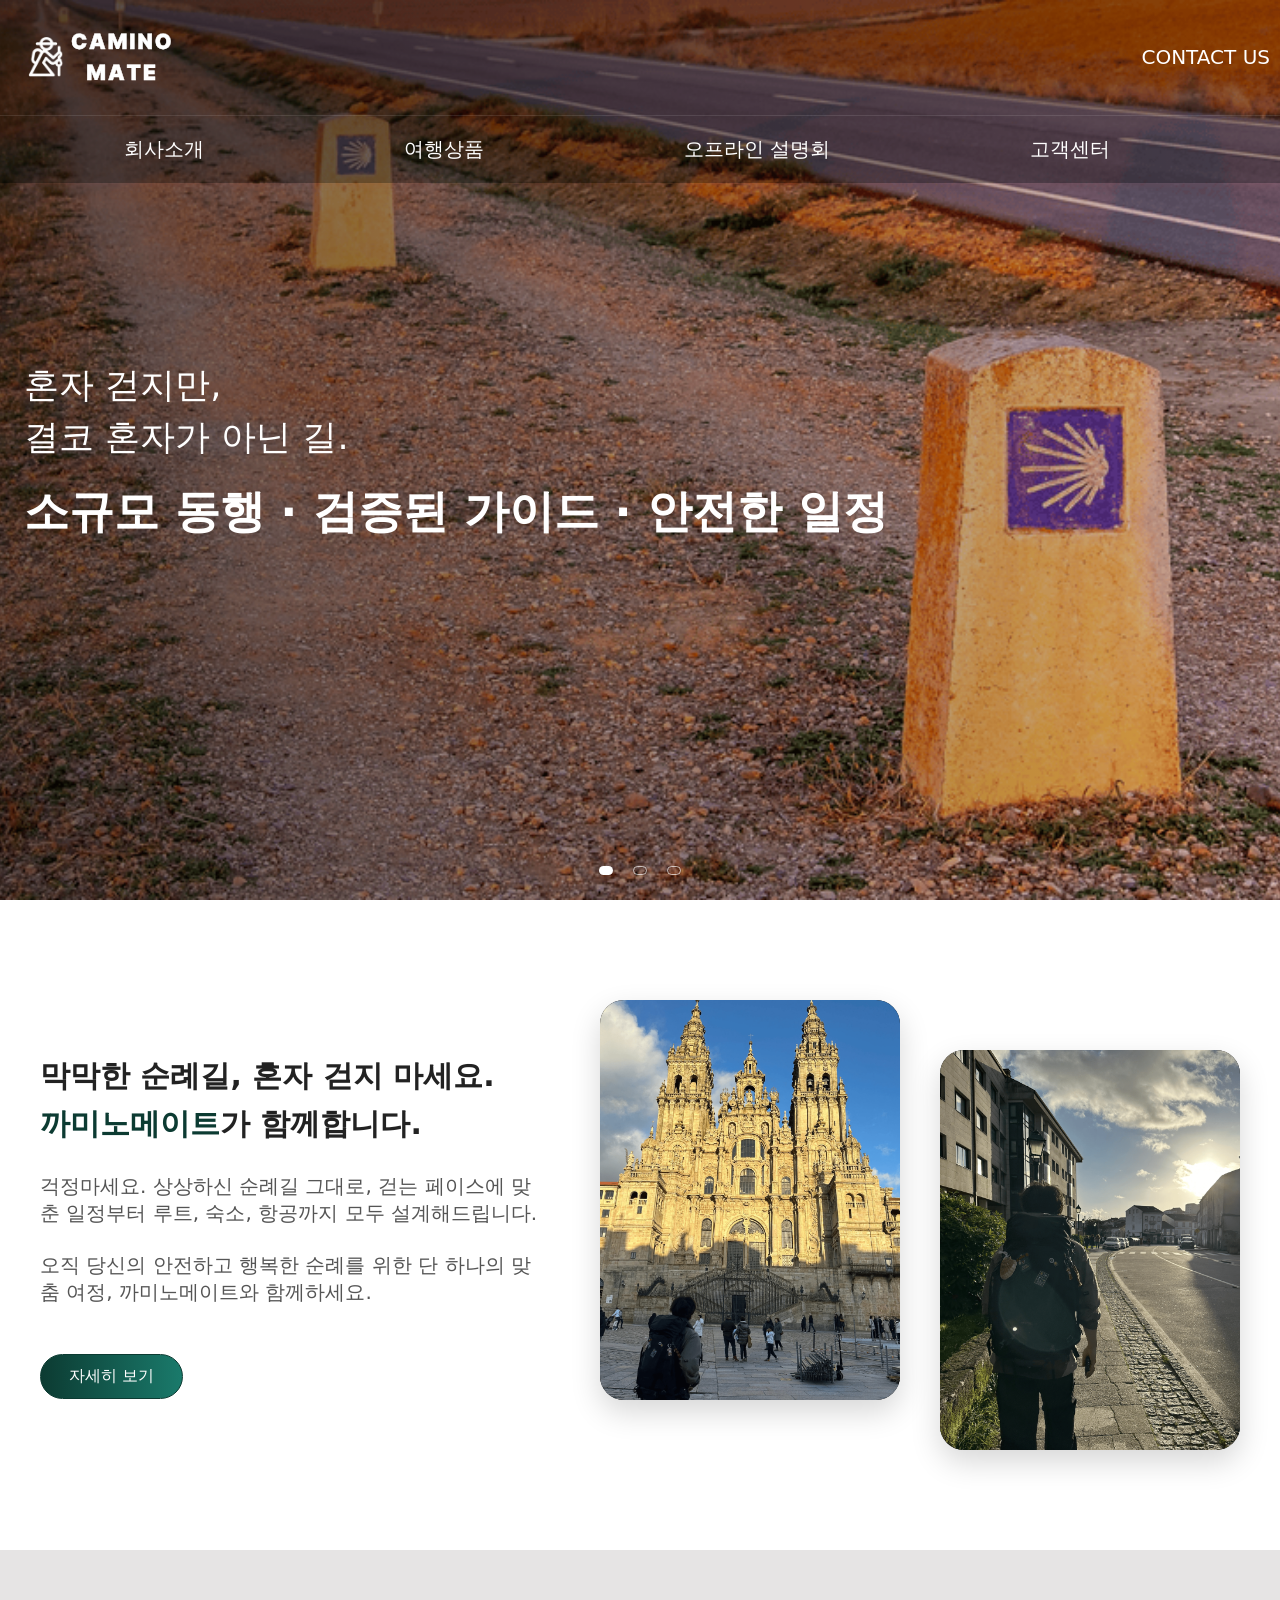
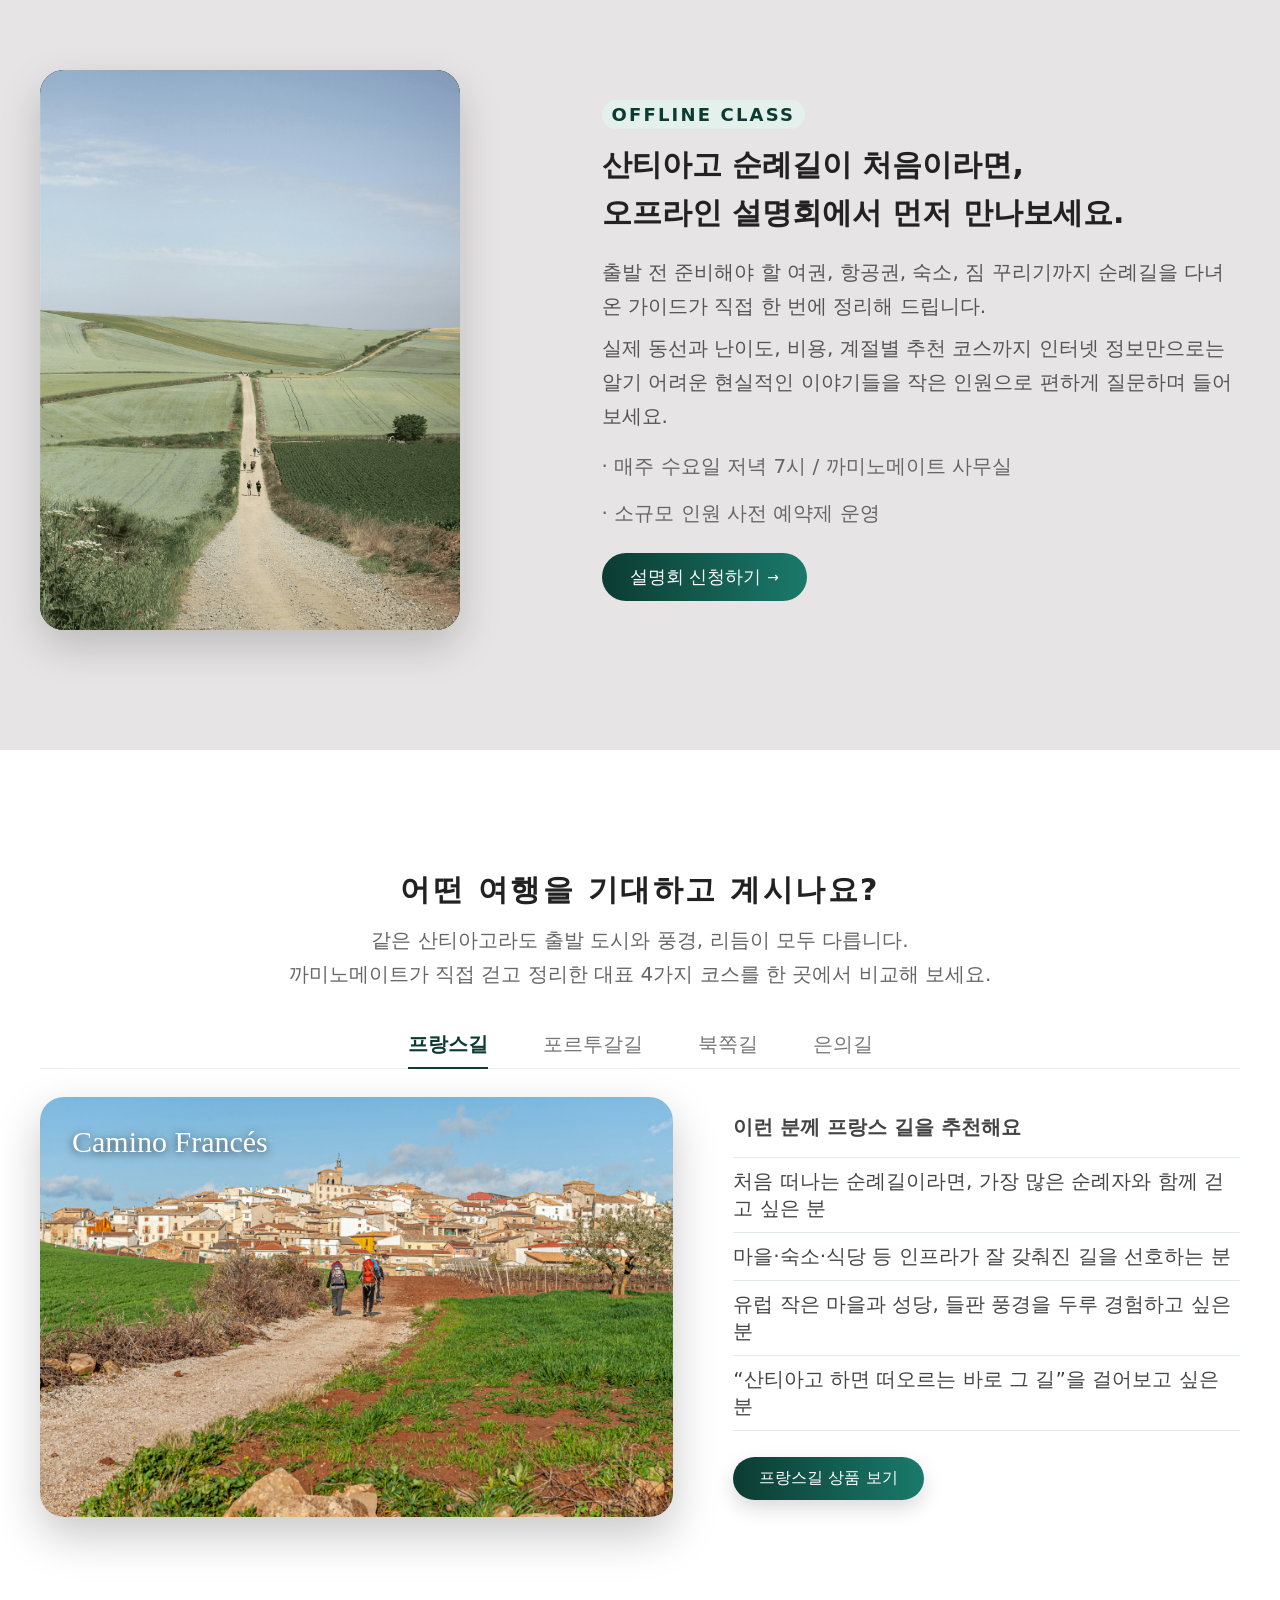
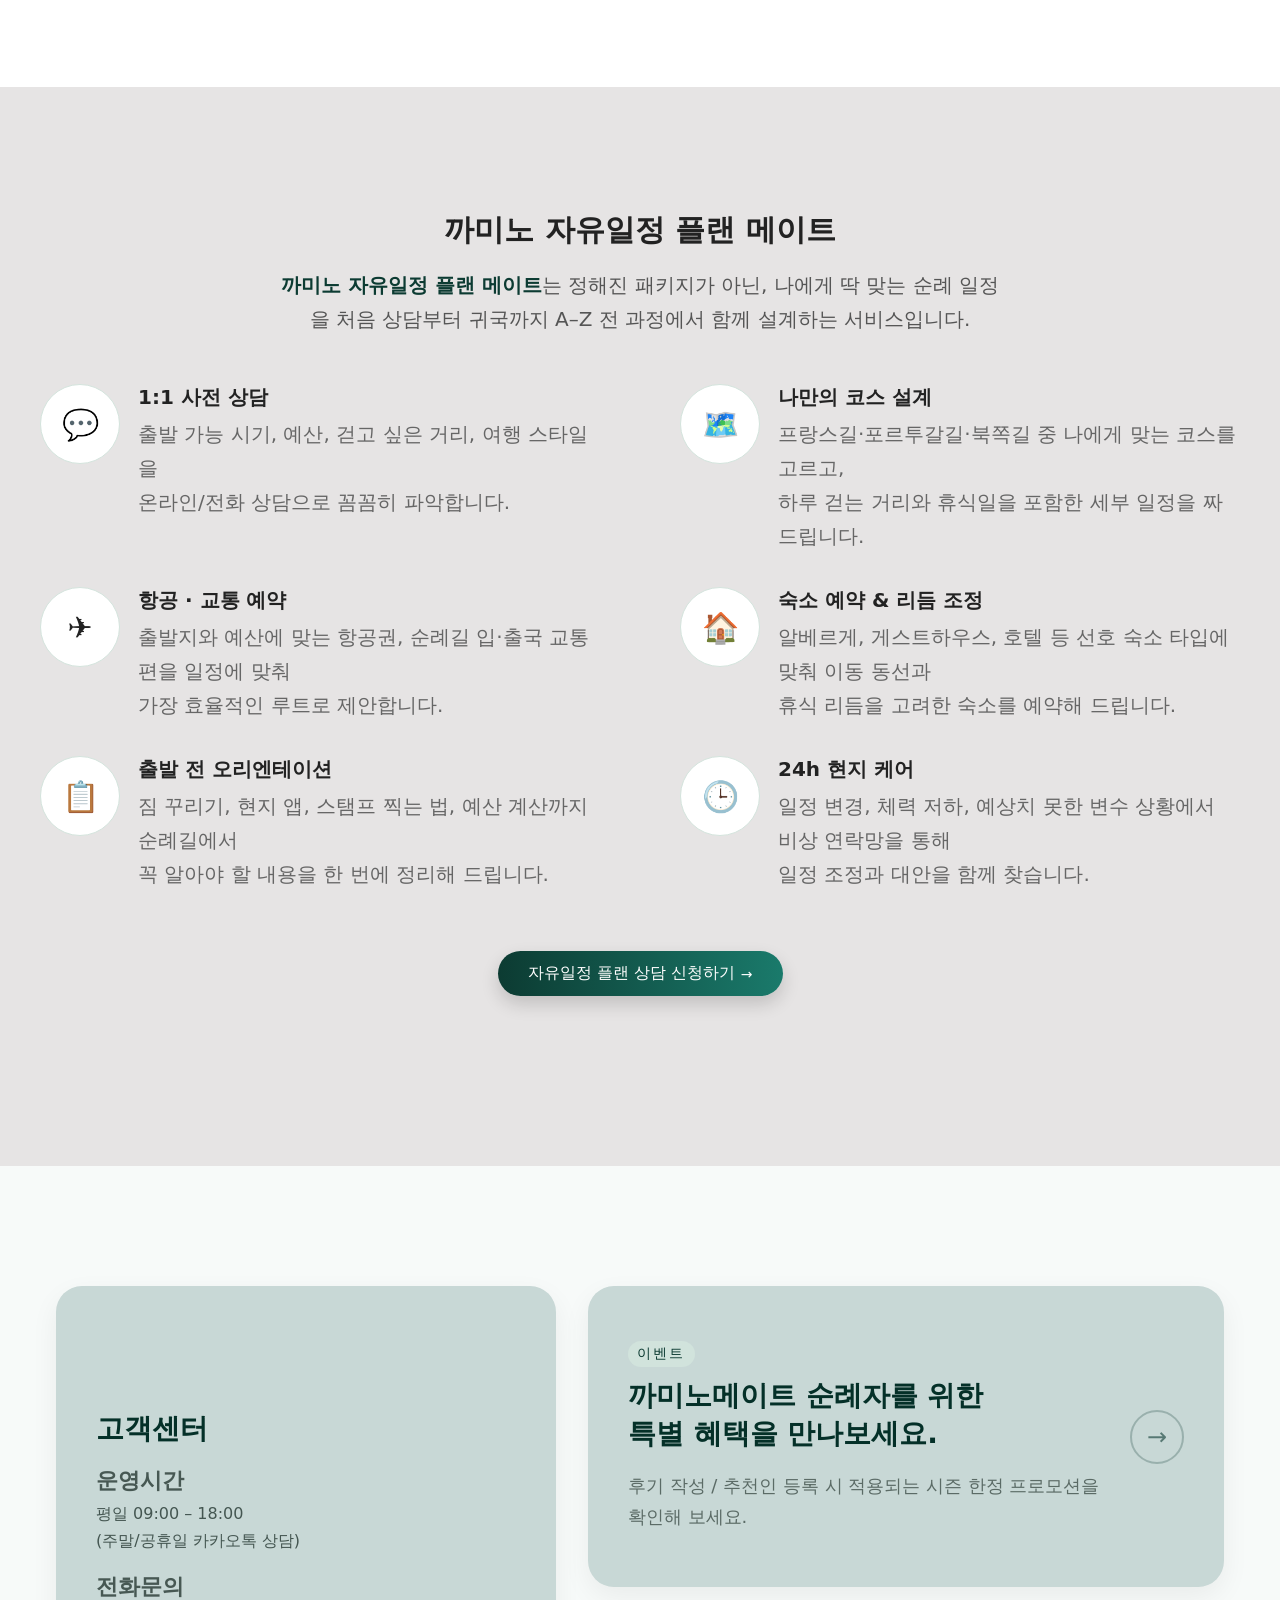
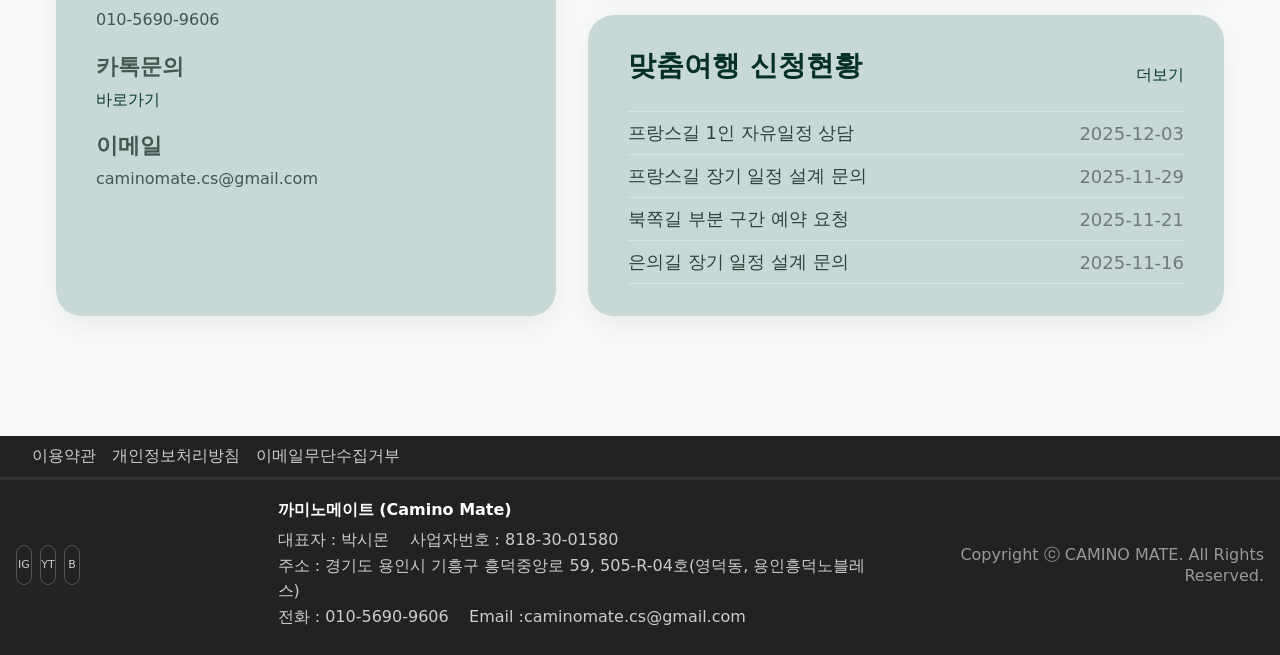
==== commit 2c4fa4df: "Add files via upload" ====
--- a/index.html
+++ b/index.html
@@ -467,9 +467,16 @@
         </div>
 
         <div class="bottom-card-block">
+          <span class="bottom-label">카톡문의</span>
+          <p class="bottom-text">
+            <a href="https://open.kakao.com/o/s6RwAZ2h" class="bottom-more">바로가기</a>
+          </p>
+        </div>
+
+        <div class="bottom-card-block">
           <span class="bottom-label">이메일</span>
           <p class="bottom-text">
-           simon03111@gmail.com
+           caminomate.cs@gmail.com
           </p>
         </div>
       </div>
@@ -504,15 +511,15 @@
         <ul class="bottom-status-list">
           <li>
             <span class="bottom-status-title">프랑스길 1인 자유일정 상담</span>
-            <span class="bottom-status-date">2025-11-18</span>
+            <span class="bottom-status-date">2025-12-03</span>
           </li>
           <li>
-            <span class="bottom-status-title">포르투갈 해안길 2인 동행 문의</span>
-            <span class="bottom-status-date">2025-11-18</span>
+            <span class="bottom-status-title">프랑스길 장기 일정 설계 문의</span>
+            <span class="bottom-status-date">2025-11-29</span>
           </li>
           <li>
             <span class="bottom-status-title">북쪽길 부분 구간 예약 요청</span>
-            <span class="bottom-status-date">2025-11-17</span>
+            <span class="bottom-status-date">2025-11-21</span>
           </li>
           <li>
             <span class="bottom-status-title">은의길 장기 일정 설계 문의</span>
@@ -550,9 +557,9 @@
         <div class="footer-center">
           <strong>까미노메이트 (Camino Mate)</strong>
           <p>
-            대표자 : 홍길동  &nbsp;&nbsp;  사업자번호 : 818-30-01580<br/>
-            주소 : 경기도 용인시 기흥구 흥덕중알로 59, 505-R-04호(영덕동, 용인흥덕노블레스)<br/>
-            전화 : 010-5690-9606  &nbsp;&nbsp;  Email :simon03111@gmail.com
+            대표자 : 박시몬  &nbsp;&nbsp;  사업자번호 : 818-30-01580<br/>
+            주소 : 경기도 용인시 기흥구 흥덕중앙로 59, 505-R-04호(영덕동, 용인흥덕노블레스)<br/>
+            전화 : 010-5690-9606  &nbsp;&nbsp;  Email :caminomate.cs@gmail.com
           </p>
         </div>
 
